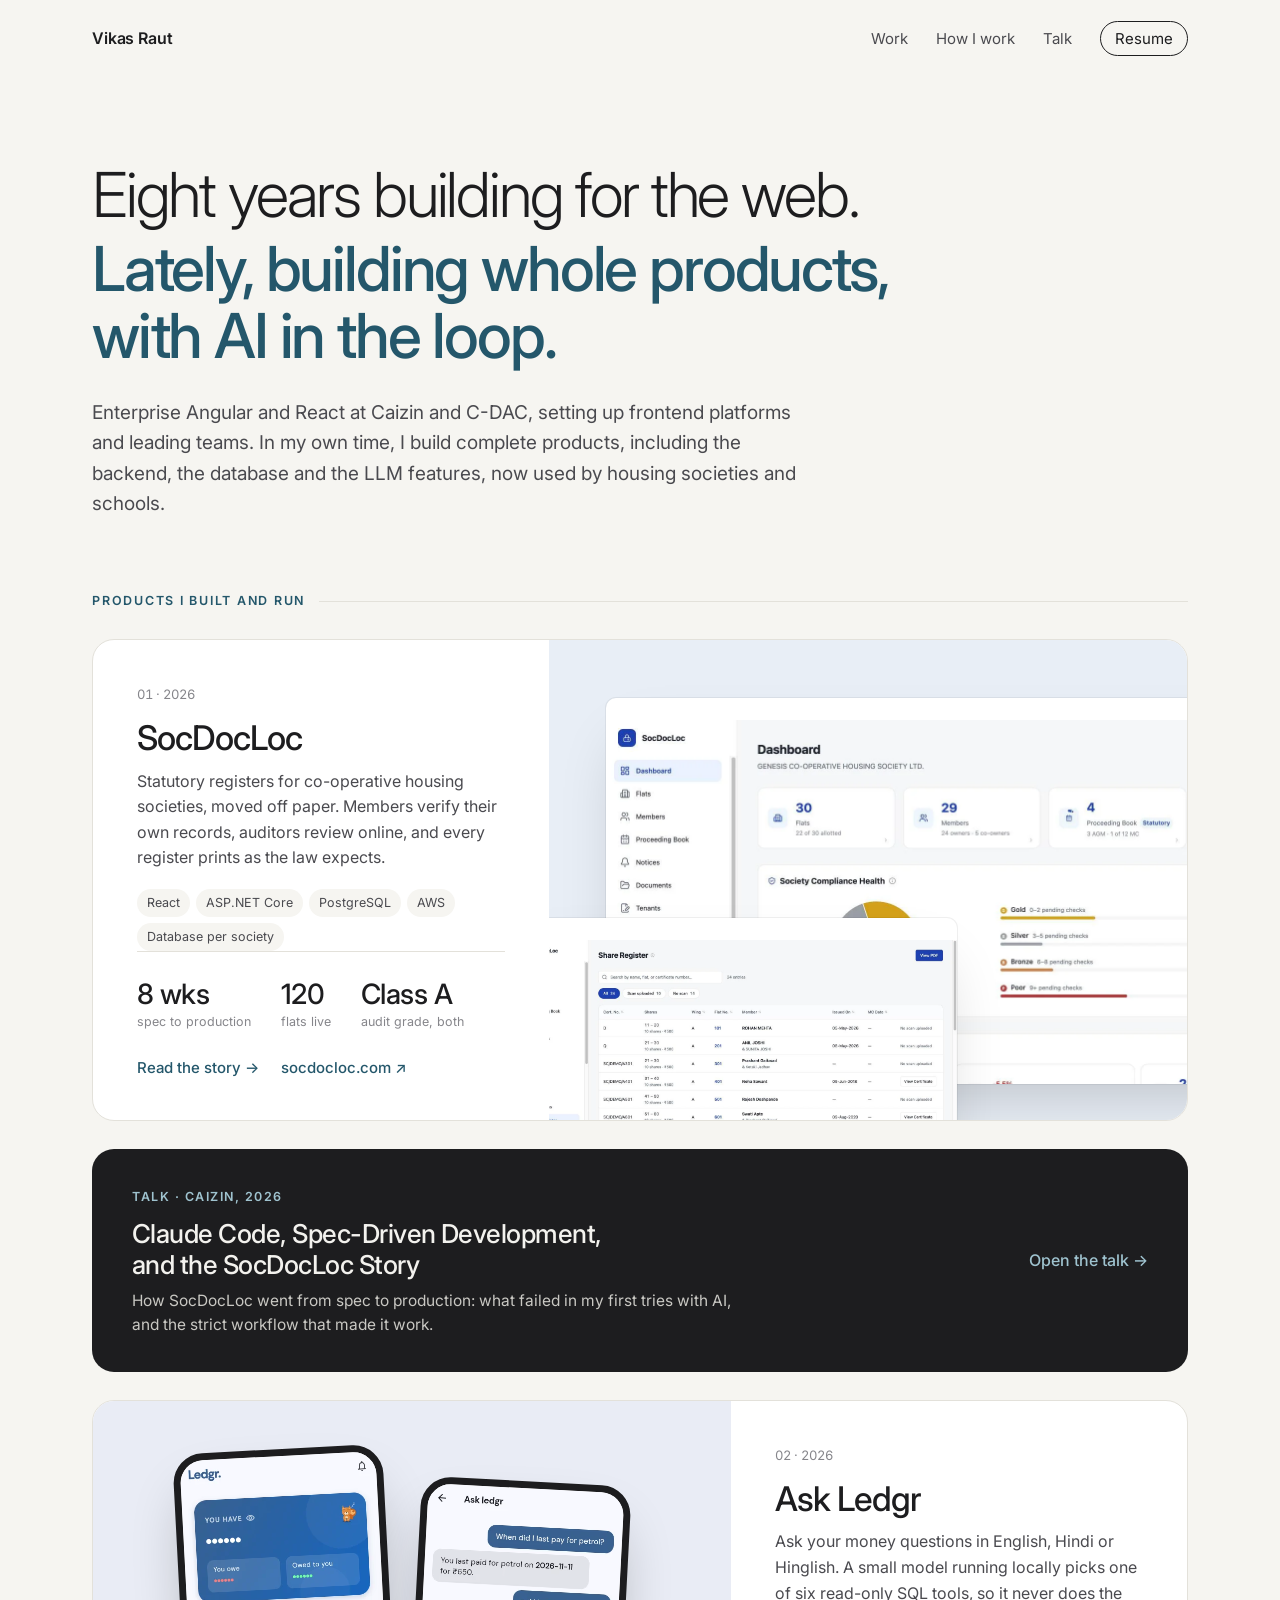
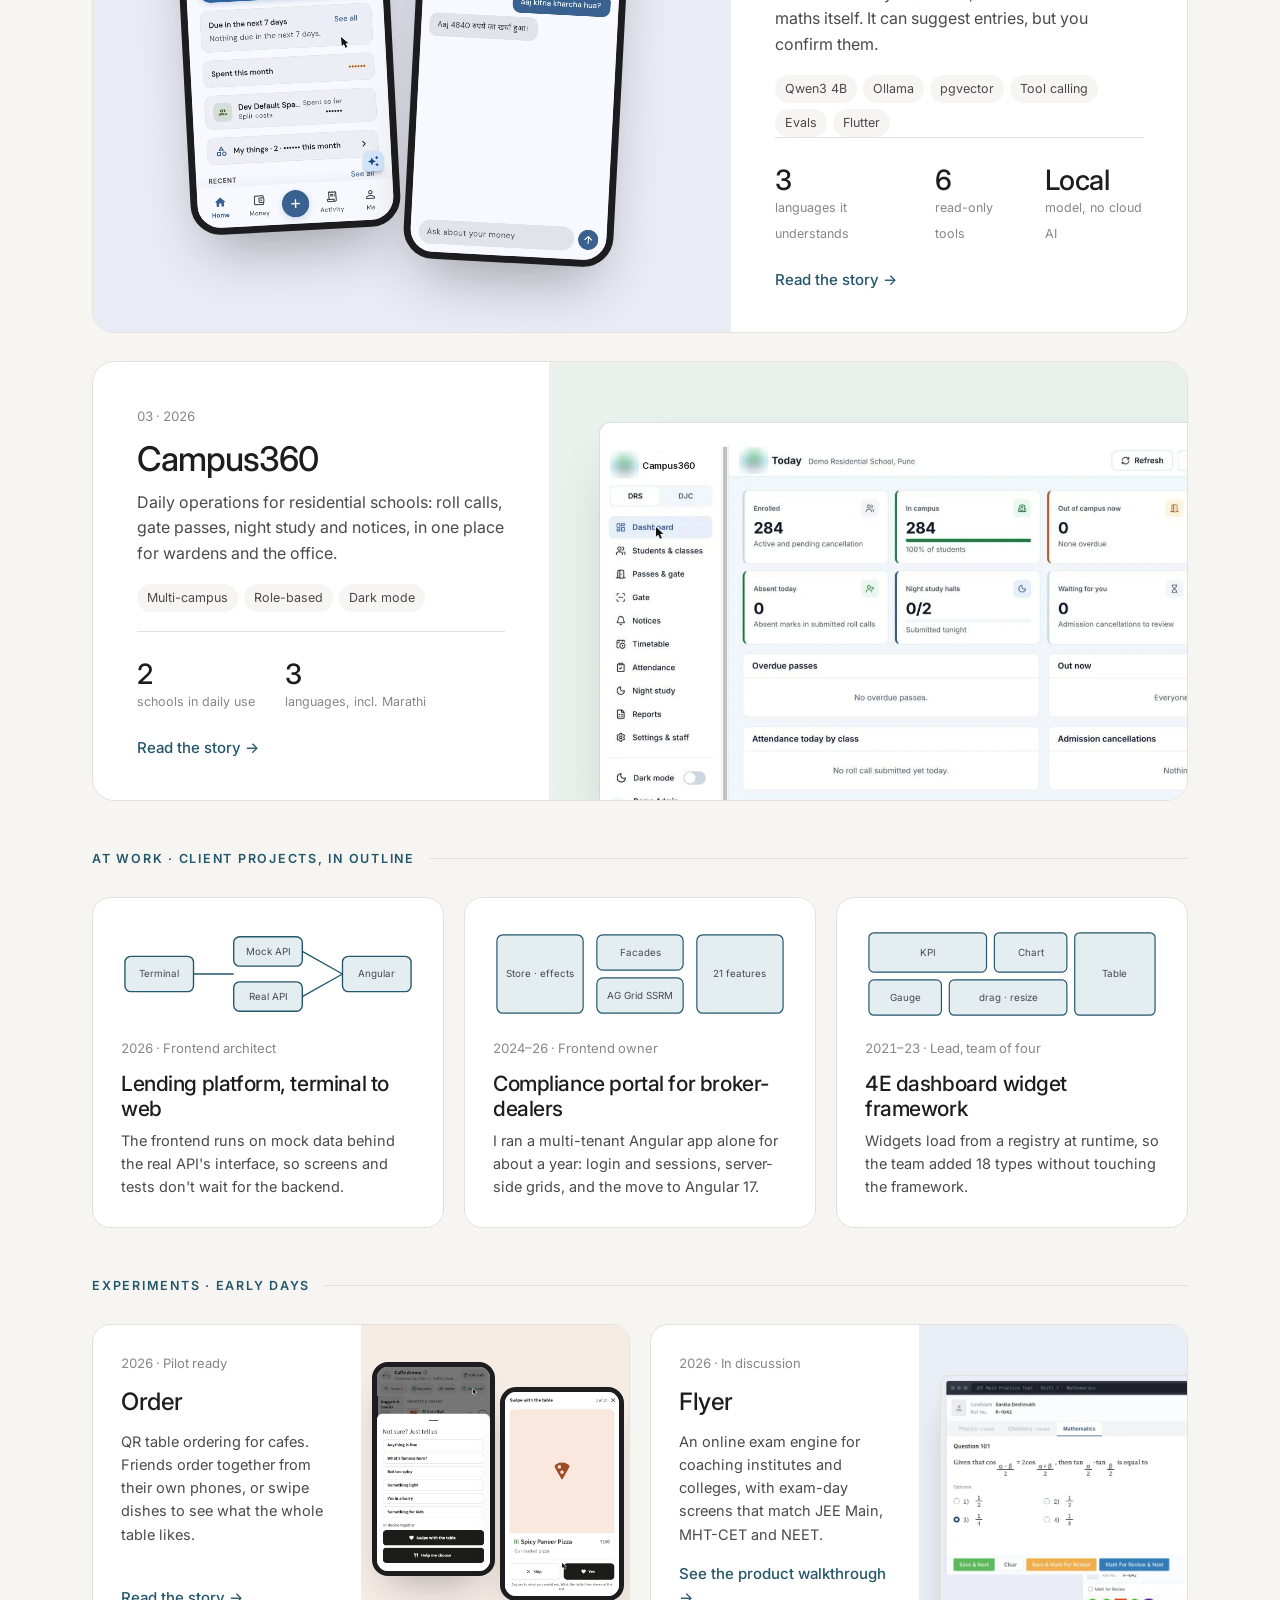
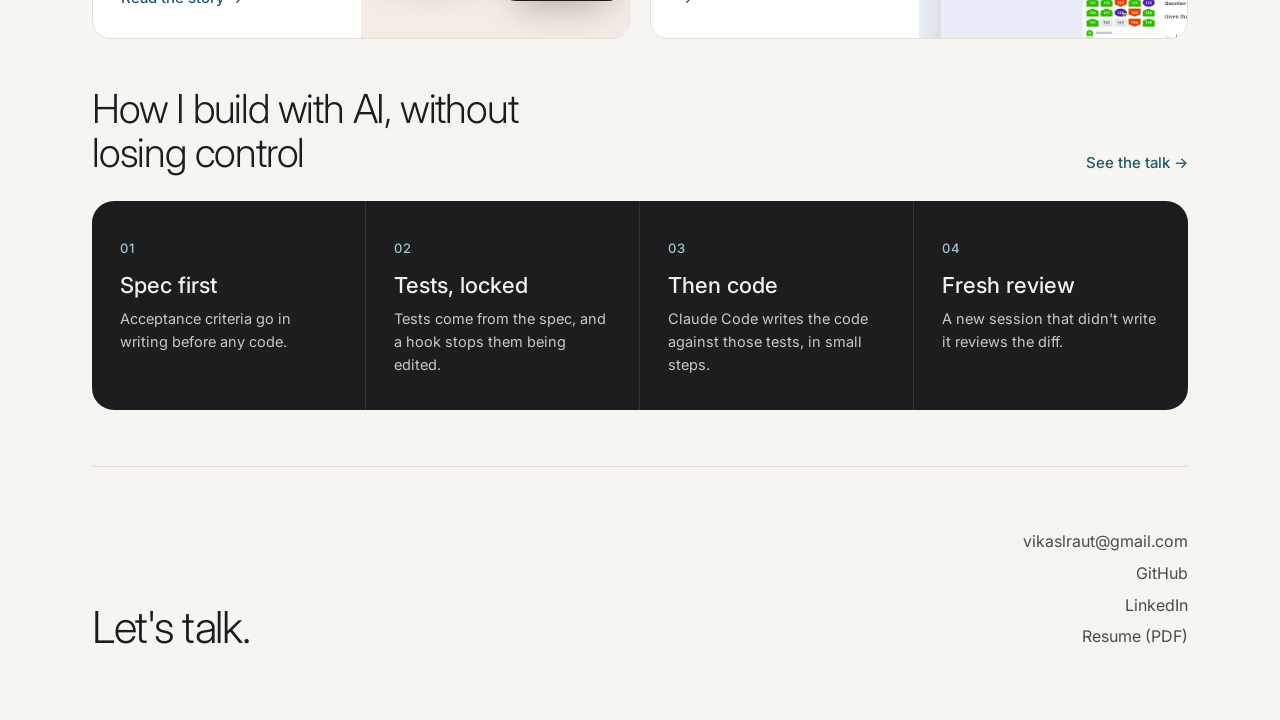
==== index.html @ 4e896d00 "Revamp portfolio: work-first homepage, project stories, talk banner Co-Authored-By: Claude Opus 5.5 " ====
<!doctype html>
<html lang="en"><head><meta charset="utf-8"><meta name="viewport" content="width=device-width,initial-scale=1">
<title>Vikas Raut</title>
<meta name="description" content="Vikas Raut, software engineer in Pune. Eight years building for the web; lately, whole products with AI in the loop.">
<link rel="preconnect" href="https://fonts.googleapis.com"><link rel="preconnect" href="https://fonts.gstatic.com" crossorigin>
<link href="https://fonts.googleapis.com/css2?family=Inter:opsz,wght@14..32,300..600&display=swap" rel="stylesheet">
<link rel="stylesheet" href="assets/site.css">
</head><body>
<div class="wrap">
<nav><b>Vikas Raut</b><div class="l"><a href="#work">Work</a><a href="#how">How I work</a><a href="#talk">Talk</a><a class="cv" href="assets/Vikas-Raut-Resume.pdf">Resume</a></div></nav>

<section class="hero">
 <h1>Eight years building for the web. <em>Lately, building whole products, with AI in the loop.</em></h1>
 <p class="sub">Enterprise Angular and React at Caizin and C-DAC, setting up frontend platforms and leading teams. In my own time, I build complete products, including the backend, the database and the LLM features, now used by housing societies and schools.</p>
</section>

<div class="lbl" id="work">Products I built and run</div>
<section class="work">
 <article class="p">
  <div class="t"><span class="n">01 · 2026</span><h3>SocDocLoc</h3>
   <p>Statutory registers for co-operative housing societies, moved off paper. Members verify their own records, auditors review online, and every register prints as the law expects.</p>
   <div class="tags"><span>React</span><span>ASP.NET Core</span><span>PostgreSQL</span><span>AWS</span><span>Database per society</span></div>
   <div class="stats"><div><b>8 wks</b><small>spec to production</small></div><div><b>120</b><small>flats live</small></div><div><b>Class A</b><small>audit grade, both</small></div></div>
   <div class="links"><a class="more" href="work/socdocloc.html">Read the story →</a><a class="more" href="https://socdocloc.com" target="_blank" rel="noopener">socdocloc.com ↗</a></div></div>
  <a class="v" href="work/socdocloc.html" style="--tint:#e8eef6" aria-label="SocDocLoc story"><div class="br" style="width:118%;left:9%;top:12%"><img src="assets/work/sdl-dashboard.webp" alt="SocDocLoc dashboard showing society compliance health"></div><div class="br" style="width:70%;left:-6%;top:58%"><img src="assets/work/sdl-share-register.webp" alt="Share register screen" loading="lazy"></div></a>
 </article>

 <a class="talkband" id="talk" href="claude-and-i.html">
  <div><span class="kind">Talk · Caizin, 2026</span>
  <h4>Claude Code, Spec-Driven Development, and the SocDocLoc Story</h4>
  <p>How SocDocLoc went from spec to production: what failed in my first tries with AI, and the strict workflow that made it work.</p></div>
  <span class="go">Open the talk →</span></a>

 <article class="p r">
  <div class="t"><span class="n">02 · 2026</span><h3>Ask Ledgr</h3>
   <p>Ask your money questions in English, Hindi or Hinglish. A small model running locally picks one of six read-only SQL tools, so it never does the maths itself. It can suggest entries, but you confirm them.</p>
   <div class="tags"><span>Qwen3 4B</span><span>Ollama</span><span>pgvector</span><span>Tool calling</span><span>Evals</span><span>Flutter</span></div>
   <div class="stats"><div><b>3</b><small>languages it understands</small></div><div><b>6</b><small>read-only tools</small></div><div><b>Local</b><small>model, no cloud AI</small></div></div>
   <div class="links"><a class="more" href="work/ask-ledgr.html">Read the story →</a></div></div>
  <a class="v" href="work/ask-ledgr.html" style="--tint:#e9ecf5" aria-label="Ask Ledgr story"><div class="ph" style="left:14%;top:9%;transform:rotate(-3deg)"><img src="assets/work/ledgr-m-home.webp" alt="Ledgr home screen" loading="lazy"></div><div class="ph" style="left:50%;top:15%;transform:rotate(3deg)"><img src="assets/work/ledgr-m-answer.webp" alt="Ask Ledgr answering a petrol question and a Hinglish question" loading="lazy"></div></a>
 </article>

 <article class="p">
  <div class="t"><span class="n">03 · 2026</span><h3>Campus360</h3>
   <p>Daily operations for residential schools: roll calls, gate passes, night study and notices, in one place for wardens and the office.</p>
   <div class="tags"><span>Multi-campus</span><span>Role-based</span><span>Dark mode</span></div>
   <div class="stats"><div><b>2</b><small>schools in daily use</small></div><div><b>3</b><small>languages, incl. Marathi</small></div></div>
   <div class="links"><a class="more" href="work/campus360.html">Read the story →</a></div></div>
  <a class="v" href="work/campus360.html" style="--tint:#eaf1ec" aria-label="Campus360 story"><div class="br" style="width:120%;left:8%;top:14%"><img src="assets/work/campus-dashboard.webp" alt="Campus360 dashboard for a residential school" loading="lazy"></div></a>
 </article>

</section>

<div class="lbl">At work · client projects, in outline</div>
<section class="client">
 <div class="c"><svg viewBox="0 0 300 96" aria-hidden="true"><g stroke-width="1.4"><rect class="bx" x="4" y="30" width="70" height="36" rx="6"/><rect class="bx" x="115" y="10" width="70" height="30" rx="6"/><rect class="bx" x="115" y="56" width="70" height="30" rx="6"/><rect class="bx" x="226" y="30" width="70" height="36" rx="6"/><path class="ln" d="M74 48h41M185 25l41 23M185 71l41-23"/></g><text x="39" y="51">Terminal</text><text x="150" y="29">Mock API</text><text x="150" y="75">Real API</text><text x="261" y="51">Angular</text></svg>
  <span class="n">2026 · Frontend architect</span><h4>Lending platform, terminal to web</h4><p>The frontend runs on mock data behind the real API's interface, so screens and tests don't wait for the backend.</p></div>
 <div class="c"><svg viewBox="0 0 300 96" aria-hidden="true"><g stroke-width="1.2"><rect class="bx" x="4" y="8" width="88" height="80" rx="6"/><rect class="bx" x="106" y="8" width="88" height="36" rx="6"/><rect class="bx" x="106" y="52" width="88" height="36" rx="6"/><rect class="bx" x="208" y="8" width="88" height="80" rx="6"/></g><text x="48" y="51">Store · effects</text><text x="150" y="30">Facades</text><text x="150" y="74">AG Grid SSRM</text><text x="252" y="51">21 features</text></svg>
  <span class="n">2024–26 · Frontend owner</span><h4>Compliance portal for broker-dealers</h4><p>I ran a multi-tenant Angular app alone for about a year: login and sessions, server-side grids, and the move to Angular 17.</p></div>
 <div class="c"><svg viewBox="0 0 300 96" aria-hidden="true"><g stroke-width="1.2"><rect class="bx" x="4" y="6" width="120" height="40" rx="5"/><rect class="bx" x="132" y="6" width="74" height="40" rx="5"/><rect class="bx" x="214" y="6" width="82" height="84" rx="5"/><rect class="bx" x="4" y="54" width="74" height="36" rx="5"/><rect class="bx" x="86" y="54" width="120" height="36" rx="5"/></g><text x="64" y="30">KPI</text><text x="169" y="30">Chart</text><text x="255" y="51">Table</text><text x="41" y="76">Gauge</text><text x="146" y="76">drag · resize</text></svg>
  <span class="n">2021–23 · Lead, team of four</span><h4>4E dashboard widget framework</h4><p>Widgets load from a registry at runtime, so the team added 18 types without touching the framework.</p></div>
</section>

<div class="lbl">Experiments · early days</div>
<section class="also">
 <a class="sm" href="work/order.html"><div class="smt"><span class="n">2026 · Pilot ready</span><h4>Order</h4><p>QR table ordering for cafes. Friends order together from their own phones, or swipe dishes to see what the whole table likes.</p><span class="more">Read the story →</span></div>
  <div class="smv" style="--tint:#f6ece6"><img src="assets/work/order-not-sure.webp" alt="Order: Not sure? helper" loading="lazy"><img src="assets/work/order-swipe.webp" alt="Order: swipe with the table" loading="lazy"></div></a>
 <a class="sm" href="exam.html"><div class="smt"><span class="n">2026 · In discussion</span><h4>Flyer</h4><p>An online exam engine for coaching institutes and colleges, with exam-day screens that match JEE Main, MHT-CET and NEET.</p><span class="more">See the product walkthrough →</span></div>
  <div class="smv" style="--tint:#eaeef7"><img class="wide" src="assets/work/flyer-skins.webp" alt="Flyer exam skins" loading="lazy"></div></a>
</section>

<section id="how"><div class="howhead"><h2>How I build with AI, without losing control</h2><a class="more" href="claude-and-i.html">See the talk →</a></div>
<div class="how">
 <div><b>01</b><h5>Spec first</h5><p>Acceptance criteria go in writing before any code.</p></div>
 <div><b>02</b><h5>Tests, locked</h5><p>Tests come from the spec, and a hook stops them being edited.</p></div>
 <div><b>03</b><h5>Then code</h5><p>Claude Code writes the code against those tests, in small steps.</p></div>
 <div><b>04</b><h5>Fresh review</h5><p>A new session that didn't write it reviews the diff.</p></div>
</div></section>


<footer class="foot"><h2>Let's talk.</h2><div class="l"><a href="mailto:vikaslraut@gmail.com">vikaslraut@gmail.com</a><a href="https://github.com/vikaslraut">GitHub</a><a href="https://linkedin.com/in/vikaslraut">LinkedIn</a><a href="assets/Vikas-Raut-Resume.pdf">Resume (PDF)</a></div></footer>
</div></body></html>
---- assets/site.css ----
:root{--bg:#f6f5f1;--card:#fff;--ink:#1d1d1f;--g1:#4a4a4f;--g2:#86868b;--rule:#e3e1da;--acc:#24576b;--accs:#e4eef1;--dark:#1d1d1f;--dk1:#c9c8c3}
@media (prefers-color-scheme:dark){:root:not([data-theme="light"]){--bg:#121314;--card:#1b1c1e;--ink:#f1f0ec;--g1:#b8b7b2;--g2:#86868b;--rule:#2c2d30;--acc:#8cc3d4;--accs:#1f3138;--dark:#0b0c0d}}
:root[data-theme="dark"]{--bg:#121314;--card:#1b1c1e;--ink:#f1f0ec;--g1:#b8b7b2;--g2:#86868b;--rule:#2c2d30;--acc:#8cc3d4;--accs:#1f3138;--dark:#0b0c0d}
*{box-sizing:border-box;margin:0}
html{scroll-behavior:smooth}
body{background:var(--bg);color:var(--ink);font:400 16px/1.6 Inter,system-ui,sans-serif;font-optical-sizing:auto;-webkit-font-smoothing:antialiased}
a{color:inherit;text-decoration:none}
img{max-width:100%}
.wrap{max-width:1160px;margin:0 auto;padding:0 32px}
nav{display:flex;justify-content:space-between;align-items:center;padding:26px 0}
nav b{font-weight:600;letter-spacing:-.01em}
nav .l a{margin-left:28px;color:var(--g1);font-size:15px}
nav .l a:hover{color:var(--ink)}
nav .l a.cv{color:var(--ink);border:1px solid var(--ink);padding:7px 14px;border-radius:99px}
.hero{padding:84px 0 72px}
.now{display:inline-flex;gap:8px;align-items:center;font-size:13.5px;color:var(--g1);background:var(--card);border:1px solid var(--rule);padding:6px 12px;border-radius:99px;margin-bottom:34px}
.now i{width:7px;height:7px;border-radius:50%;background:#2f9e6b;box-shadow:0 0 0 4px #2f9e6b22}
h1{font-weight:300;font-size:clamp(34px,5vw,62px);line-height:1.08;letter-spacing:-.035em;max-width:22ch}
h1 em{font-style:normal;color:var(--acc);font-weight:500;display:block;margin-top:.12em}
.sub{margin-top:28px;font-size:19px;color:var(--g1);max-width:60ch}
.lbl{font-size:12.5px;font-weight:600;letter-spacing:.14em;text-transform:uppercase;color:var(--acc);display:flex;align-items:center;gap:14px;margin:0 0 28px}
.lbl:after{content:"";flex:1;height:1px;background:var(--rule)}
.work{display:grid;gap:28px;padding-bottom:48px}
.p{background:var(--card);border:1px solid var(--rule);border-radius:22px;display:grid;grid-template-columns:5fr 7fr;overflow:hidden;min-height:440px;transition:transform .25s,box-shadow .25s}
.p:hover{transform:translateY(-3px);box-shadow:0 24px 50px -30px #0004}
.p.r{grid-template-columns:7fr 5fr}.p.r .t{order:2}
.t{padding:44px 44px 40px;display:flex;flex-direction:column}
.n{font-size:13px;color:var(--g2);font-variant-numeric:tabular-nums}
.p h3{font-weight:500;font-size:34px;line-height:1.1;letter-spacing:-.03em;margin:14px 0 12px}
.p p{color:var(--g1)}
.tags{display:flex;flex-wrap:wrap;gap:6px;margin-top:18px}
.tags span{font-size:12.5px;color:var(--g1);background:var(--bg);border-radius:99px;padding:4px 10px}
.stats{display:flex;gap:30px;margin-top:auto;padding-top:28px;border-top:1px solid var(--rule)}
.stats b{display:block;font-weight:500;font-size:28px;line-height:1;letter-spacing:-.02em}
.stats small{font-size:12.5px;color:var(--g2)}
.links{display:flex;gap:22px;flex-wrap:wrap;margin-top:22px}
.more{font-weight:500;font-size:15px;color:var(--acc)}
.more:hover{text-decoration:underline;text-underline-offset:3px}
.v{position:relative;background:var(--tint);overflow:hidden;min-height:330px}
.br{position:absolute;border-radius:10px;overflow:hidden;box-shadow:0 30px 60px -20px #0003,0 0 0 1px #0000000f;background:#fff}
.br:before{content:"";display:block;height:22px;background:#f1f1f1 radial-gradient(circle at 12px 11px,#ff5f57 4px,transparent 4.5px),radial-gradient(circle at 26px 11px,#febc2e 4px,transparent 4.5px)}
.br img,.ph img{display:block;width:100%}
.ph{position:absolute;width:210px;border-radius:30px;overflow:hidden;border:7px solid #1d1d1f;box-shadow:0 30px 60px -18px #0005;background:#fff}
.client{display:grid;grid-template-columns:repeat(3,1fr);gap:20px;padding-bottom:48px}
.c{background:var(--card);border:1px solid var(--rule);border-radius:18px;padding:28px}
.c h4{font-weight:500;font-size:21px;line-height:1.2;letter-spacing:-.02em;margin:10px 0 8px}
.c p{color:var(--g1);font-size:14.5px}
.c svg{width:100%;height:96px;margin-bottom:6px}
.c svg .bx{fill:var(--accs);stroke:var(--acc)}.c svg .ln{fill:none;stroke:var(--acc)}.c svg text{fill:var(--g1);font:10px Inter,sans-serif;text-anchor:middle}
.howhead{display:flex;justify-content:space-between;align-items:end;margin-bottom:26px;gap:30px}
.howhead h2{font-weight:300;font-size:40px;line-height:1.1;letter-spacing:-.03em;max-width:20ch}
.howhead a{white-space:nowrap}
.how{display:grid;grid-template-columns:repeat(4,1fr);background:var(--dark);color:#f3f2ee;border-radius:22px;overflow:hidden;margin-bottom:56px}
.how div{padding:34px 28px;border-right:1px solid #ffffff1a}.how div:last-child{border:0}
.how b{font-size:13px;font-weight:500;color:#9fc3cf;letter-spacing:.1em}
.how h5{font-weight:500;font-size:22px;line-height:1.2;margin:12px 0 8px}
.how p{font-size:14.5px;color:var(--dk1)}
.talks{display:grid;grid-template-columns:7fr 5fr;gap:20px;padding-bottom:56px}
.talk{display:block;background:var(--card);border:1px solid var(--rule);border-radius:22px;padding:36px;position:relative;overflow:hidden;transition:transform .25s}
.talk:hover{transform:translateY(-3px)}
.talk .kind{font-size:12.5px;font-weight:600;letter-spacing:.12em;text-transform:uppercase;color:var(--g2)}
.talk h4{font-weight:500;font-size:28px;line-height:1.15;letter-spacing:-.025em;margin:14px 0 10px;max-width:22ch}
.talk p{color:var(--g1);max-width:52ch}
.talk .more{display:inline-block;margin-top:22px}
.talk.big{background:linear-gradient(135deg,var(--accs),var(--card) 70%)}
.foot{border-top:1px solid var(--rule);padding:56px 0 70px;display:flex;justify-content:space-between;align-items:end;gap:30px}
.foot h2{font-weight:300;font-size:44px;line-height:1.05;letter-spacing:-.03em}
.foot .l a{display:block;color:var(--g1);margin-top:6px;text-align:right}
.foot .l a:hover{color:var(--ink)}
/* story pages */
.story{max-width:760px;margin:0 auto;padding:40px 0 80px}
.story .back{color:var(--g1);font-size:15px;display:block;margin-bottom:28px}
.story h1{font-size:clamp(36px,5vw,54px);margin:28px 0 14px;max-width:none}
.story .lede{font-size:20px;color:var(--g1)}
.story .meta{display:flex;flex-wrap:wrap;gap:28px;margin:30px 0;padding:22px 0;border-top:1px solid var(--rule);border-bottom:1px solid var(--rule)}
.story .meta b{display:block;font-weight:500;font-size:22px;letter-spacing:-.02em}
.story .meta small{color:var(--g2);font-size:12.5px}
.story h2{font-weight:500;font-size:24px;letter-spacing:-.02em;margin:44px 0 12px}
.story p,.story li{color:var(--g1);font-size:17px}
.story p+p{margin-top:14px}
.story ul{padding-left:20px;margin-top:10px}.story li{margin:8px 0}
.story li b,.story p b{color:var(--ink);font-weight:500}
.shot{margin:34px -60px;border-radius:14px;overflow:hidden;border:1px solid var(--rule);box-shadow:0 30px 60px -30px #0004}
.shot img{display:block;width:100%}
.phones{display:flex;gap:22px;justify-content:center;margin:34px 0}
.phones img{width:230px;border-radius:28px;border:7px solid #1d1d1f;box-shadow:0 30px 60px -24px #0005}
.cap{font-size:13.5px;color:var(--g2);text-align:center;margin-top:-20px;margin-bottom:30px}
.next{display:flex;justify-content:space-between;margin-top:60px;padding-top:26px;border-top:1px solid var(--rule)}
@media(max-width:820px){
 .wrap{padding:0 16px}nav .l a:not(.cv){display:none}
 .hero{padding:44px 0 44px}.sub{font-size:17px}
 .p,.p.r{grid-template-columns:1fr;min-height:0}.p.r .t{order:0}.t{padding:28px 22px}
 .stats{gap:20px;flex-wrap:wrap}
 .client,.talks{grid-template-columns:1fr}.how{grid-template-columns:1fr 1fr}.how div{border-bottom:1px solid #ffffff1a}
 .howhead,.foot{flex-direction:column;align-items:start}.howhead h2{font-size:32px}.foot .l a{text-align:left}.p h3{font-size:28px}
 .shot{margin:28px 0}.v .ph{width:44%!important}.v .ph:nth-child(3){display:none}.phones img{width:46%}
}
.talkband{display:flex;justify-content:space-between;align-items:center;gap:30px;background:var(--dark);color:#f3f2ee;border-radius:22px;padding:34px 40px;transition:transform .25s}
.talkband:hover{transform:translateY(-3px)}
.talkband .kind{font-size:12.5px;font-weight:600;letter-spacing:.12em;text-transform:uppercase;color:#9fc3cf}
.talkband h4{font-weight:500;font-size:26px;line-height:1.2;letter-spacing:-.02em;margin:10px 0 8px;max-width:30ch}
.talkband p{color:var(--dk1);max-width:60ch;font-size:15.5px}
.talkband .go{white-space:nowrap;font-weight:500;color:#9fc3cf}
.also{display:grid;grid-template-columns:1fr 1fr;gap:20px;padding-bottom:48px}
.sm{display:grid;grid-template-columns:1fr 1fr;background:var(--card);border:1px solid var(--rule);border-radius:18px;overflow:hidden;min-height:260px;transition:transform .25s}
.sm:hover{transform:translateY(-3px)}
.smt{padding:28px;display:flex;flex-direction:column}.smt h4{font-weight:500;font-size:24px;letter-spacing:-.02em;margin:10px 0 8px}
.smt p{color:var(--g1);font-size:14.5px;margin-bottom:16px}.smt .more{margin-top:auto}
.smv{background:var(--tint);position:relative;overflow:hidden}
.smv img{position:absolute;width:46%;border-radius:16px;border:5px solid #1d1d1f;top:12%;box-shadow:0 20px 40px -18px #0005}
.smv img:first-child{left:4%}.smv img:nth-child(2){left:52%;top:20%}
.smv img.wide{max-width:none;width:190%;left:8%;top:16%;border:1px solid var(--rule);border-radius:8px}
@media(max-width:820px){.talkband{flex-direction:column;align-items:start;padding:28px 22px}.also{grid-template-columns:1fr}.sm{grid-template-columns:1fr}.smv{height:260px}}
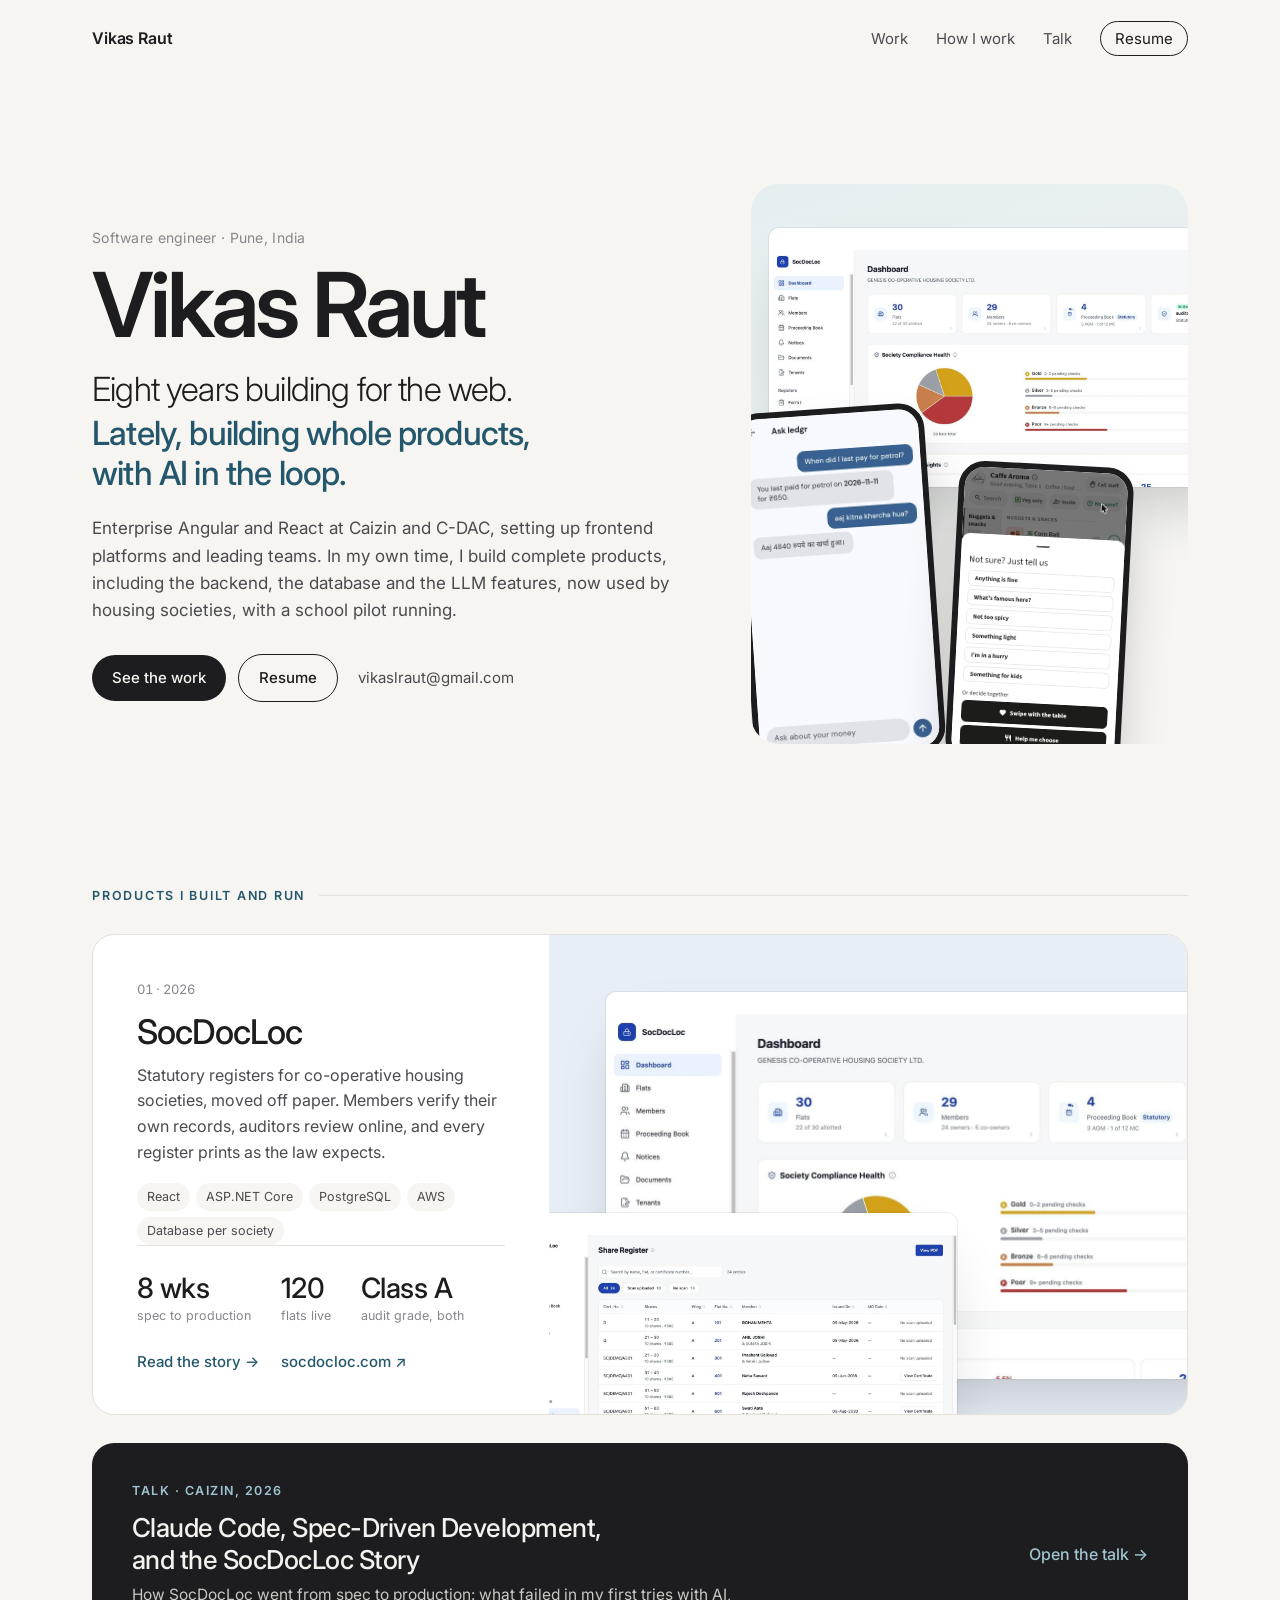
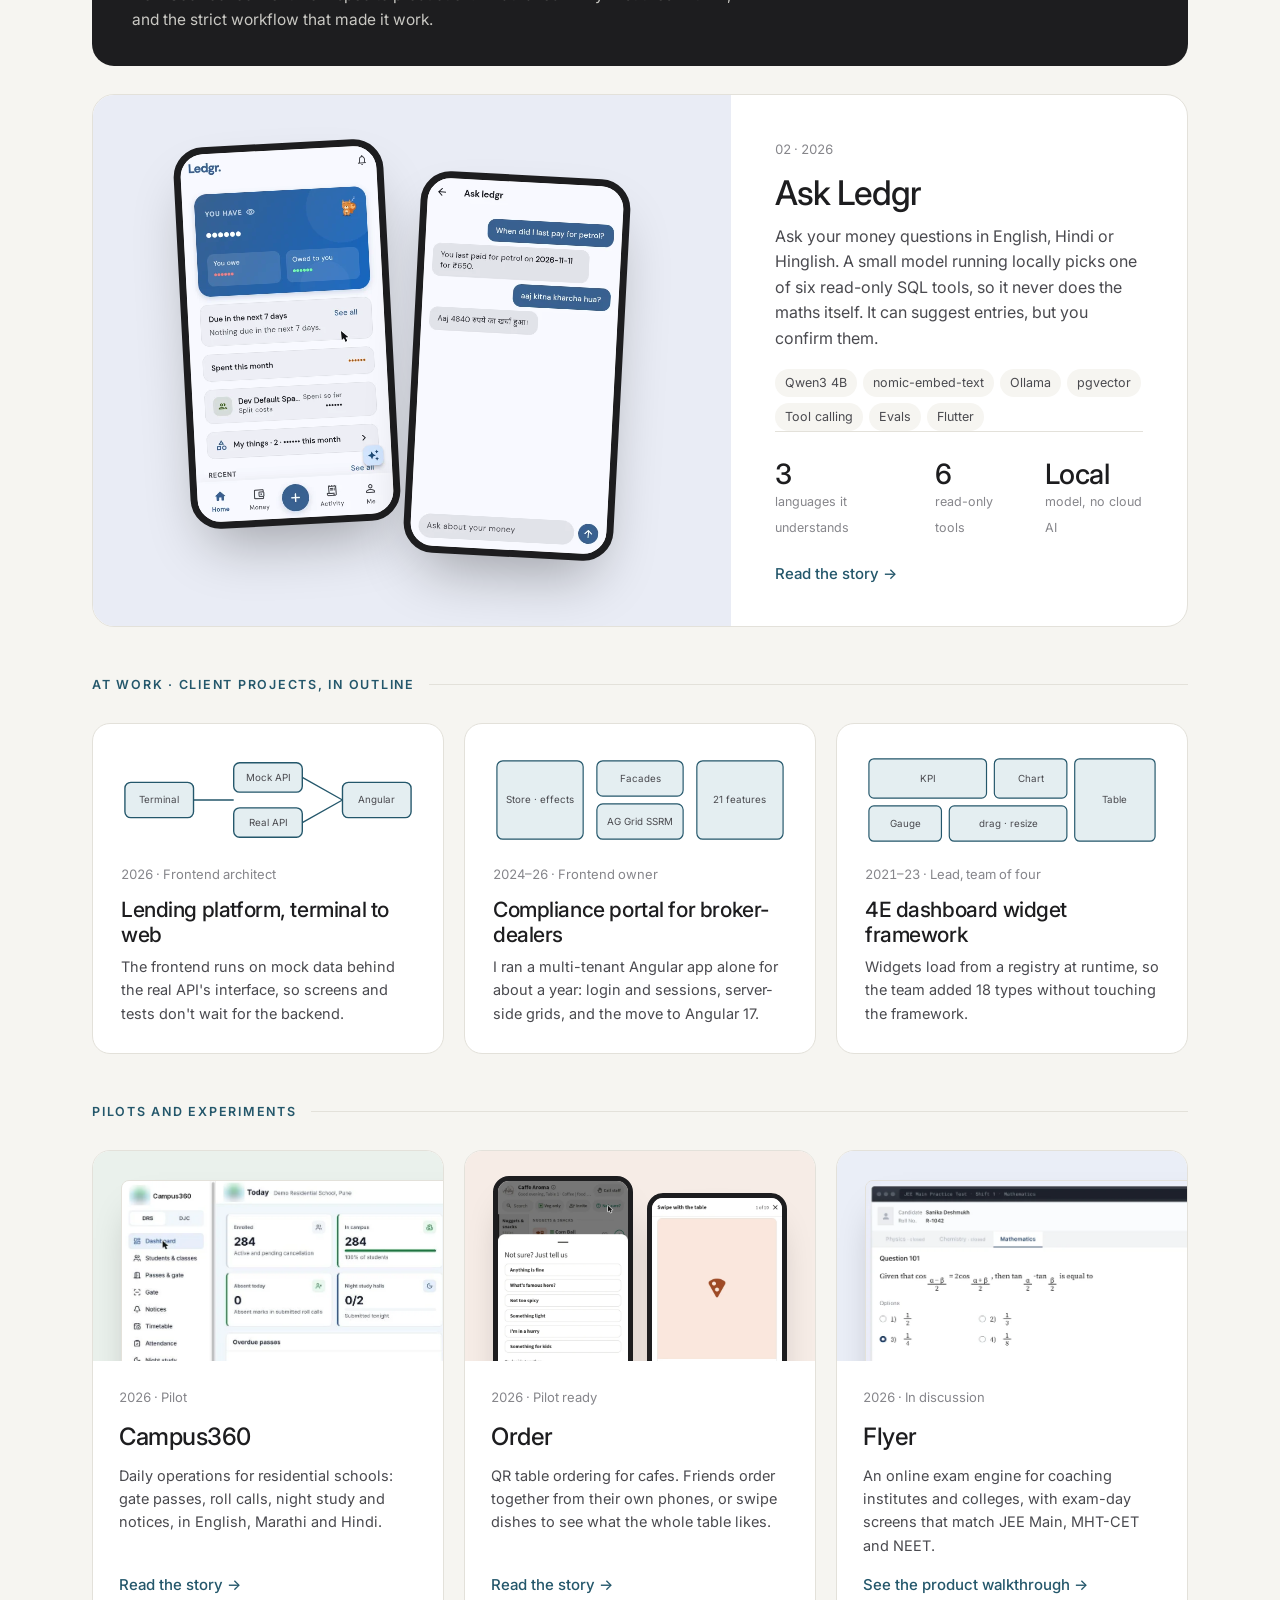
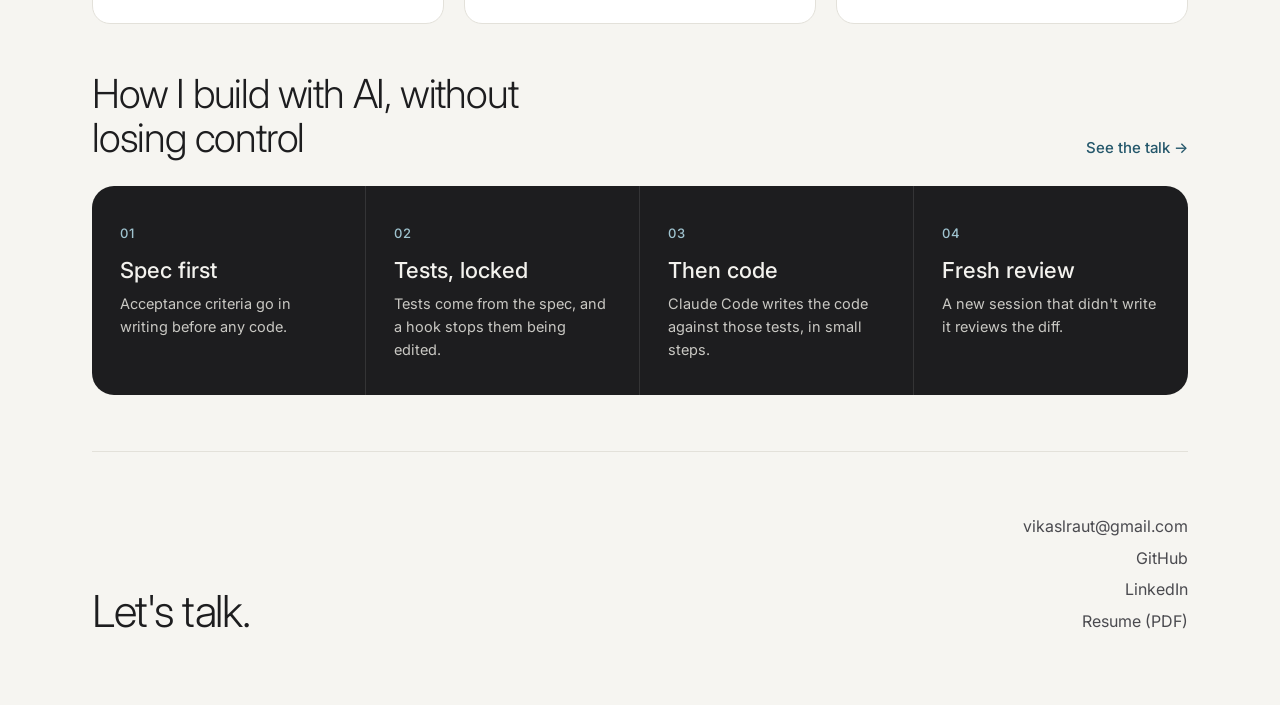
==== commit b426dd23: "Portfolio: name-led hero with visual, three pilot cards, model details Co-Authored-By: Claude Opus 5" ====
--- a/index.html
+++ b/index.html
@@ -10,8 +10,18 @@
 <nav><b>Vikas Raut</b><div class="l"><a href="#work">Work</a><a href="#how">How I work</a><a href="#talk">Talk</a><a class="cv" href="assets/Vikas-Raut-Resume.pdf">Resume</a></div></nav>
 
 <section class="hero">
- <h1>Eight years building for the web. <em>Lately, building whole products, with AI in the loop.</em></h1>
- <p class="sub">Enterprise Angular and React at Caizin and C-DAC, setting up frontend platforms and leading teams. In my own time, I build complete products, including the backend, the database and the LLM features, now used by housing societies and schools.</p>
+ <div class="hl">
+  <span class="kick">Software engineer · Pune, India</span>
+  <h1 class="name">Vikas Raut</h1>
+  <p class="tag">Eight years building for the web. <em>Lately, building whole products, with AI in the loop.</em></p>
+  <p class="sub">Enterprise Angular and React at Caizin and C-DAC, setting up frontend platforms and leading teams. In my own time, I build complete products, including the backend, the database and the LLM features, now used by housing societies, with a school pilot running.</p>
+  <div class="cta"><a class="btn" href="#work">See the work</a><a class="btn ghost" href="assets/Vikas-Raut-Resume.pdf">Resume</a><a class="mail" href="mailto:vikaslraut@gmail.com">vikaslraut@gmail.com</a></div>
+ </div>
+ <a class="hv" href="#work" aria-label="See the work">
+  <div class="br" style="width:112%;left:4%;top:8%"><img src="assets/work/sdl-dashboard.webp" alt="SocDocLoc dashboard"></div>
+  <div class="ph" style="left:-2%;top:40%;width:44%;transform:rotate(-4deg)"><img src="assets/work/ledgr-m-answer.webp" alt="Ask Ledgr answering in Hinglish"></div>
+  <div class="ph" style="left:46%;top:50%;width:40%;transform:rotate(3deg)"><img src="assets/work/order-not-sure.webp" alt="Order: Not sure? helper"></div>
+ </a>
 </section>
 
 <div class="lbl" id="work">Products I built and run</div>
@@ -34,20 +44,12 @@
  <article class="p r">
   <div class="t"><span class="n">02 · 2026</span><h3>Ask Ledgr</h3>
    <p>Ask your money questions in English, Hindi or Hinglish. A small model running locally picks one of six read-only SQL tools, so it never does the maths itself. It can suggest entries, but you confirm them.</p>
-   <div class="tags"><span>Qwen3 4B</span><span>Ollama</span><span>pgvector</span><span>Tool calling</span><span>Evals</span><span>Flutter</span></div>
+   <div class="tags"><span>Qwen3 4B</span><span>nomic-embed-text</span><span>Ollama</span><span>pgvector</span><span>Tool calling</span><span>Evals</span><span>Flutter</span></div>
    <div class="stats"><div><b>3</b><small>languages it understands</small></div><div><b>6</b><small>read-only tools</small></div><div><b>Local</b><small>model, no cloud AI</small></div></div>
    <div class="links"><a class="more" href="work/ask-ledgr.html">Read the story →</a></div></div>
   <a class="v" href="work/ask-ledgr.html" style="--tint:#e9ecf5" aria-label="Ask Ledgr story"><div class="ph" style="left:14%;top:9%;transform:rotate(-3deg)"><img src="assets/work/ledgr-m-home.webp" alt="Ledgr home screen" loading="lazy"></div><div class="ph" style="left:50%;top:15%;transform:rotate(3deg)"><img src="assets/work/ledgr-m-answer.webp" alt="Ask Ledgr answering a petrol question and a Hinglish question" loading="lazy"></div></a>
  </article>
 
- <article class="p">
-  <div class="t"><span class="n">03 · 2026</span><h3>Campus360</h3>
-   <p>Daily operations for residential schools: roll calls, gate passes, night study and notices, in one place for wardens and the office.</p>
-   <div class="tags"><span>Multi-campus</span><span>Role-based</span><span>Dark mode</span></div>
-   <div class="stats"><div><b>2</b><small>schools in daily use</small></div><div><b>3</b><small>languages, incl. Marathi</small></div></div>
-   <div class="links"><a class="more" href="work/campus360.html">Read the story →</a></div></div>
-  <a class="v" href="work/campus360.html" style="--tint:#eaf1ec" aria-label="Campus360 story"><div class="br" style="width:120%;left:8%;top:14%"><img src="assets/work/campus-dashboard.webp" alt="Campus360 dashboard for a residential school" loading="lazy"></div></a>
- </article>
 
 </section>
 
@@ -61,12 +63,11 @@
   <span class="n">2021–23 · Lead, team of four</span><h4>4E dashboard widget framework</h4><p>Widgets load from a registry at runtime, so the team added 18 types without touching the framework.</p></div>
 </section>
 
-<div class="lbl">Experiments · early days</div>
+<div class="lbl">Pilots and experiments</div>
 <section class="also">
- <a class="sm" href="work/order.html"><div class="smt"><span class="n">2026 · Pilot ready</span><h4>Order</h4><p>QR table ordering for cafes. Friends order together from their own phones, or swipe dishes to see what the whole table likes.</p><span class="more">Read the story →</span></div>
-  <div class="smv" style="--tint:#f6ece6"><img src="assets/work/order-not-sure.webp" alt="Order: Not sure? helper" loading="lazy"><img src="assets/work/order-swipe.webp" alt="Order: swipe with the table" loading="lazy"></div></a>
- <a class="sm" href="exam.html"><div class="smt"><span class="n">2026 · In discussion</span><h4>Flyer</h4><p>An online exam engine for coaching institutes and colleges, with exam-day screens that match JEE Main, MHT-CET and NEET.</p><span class="more">See the product walkthrough →</span></div>
-  <div class="smv" style="--tint:#eaeef7"><img class="wide" src="assets/work/flyer-skins.webp" alt="Flyer exam skins" loading="lazy"></div></a>
+ <a class="sm" href="work/campus360.html"><div class="smv" style="--tint:#eaf1ec"><img class="wide" src="assets/work/campus-dashboard.webp" alt="Campus360 school dashboard" loading="lazy"></div><div class="smt"><span class="n">2026 · Pilot</span><h4>Campus360</h4><p>Daily operations for residential schools: gate passes, roll calls, night study and notices, in English, Marathi and Hindi.</p><span class="more">Read the story →</span></div></a>
+ <a class="sm" href="work/order.html"><div class="smv" style="--tint:#f6ece6"><img src="assets/work/order-not-sure.webp" alt="Order: Not sure? helper" loading="lazy"><img src="assets/work/order-swipe.webp" alt="Order: swipe with the table" loading="lazy"></div><div class="smt"><span class="n">2026 · Pilot ready</span><h4>Order</h4><p>QR table ordering for cafes. Friends order together from their own phones, or swipe dishes to see what the whole table likes.</p><span class="more">Read the story →</span></div></a>
+ <a class="sm" href="exam.html"><div class="smv" style="--tint:#eaeef7"><img class="wide" src="assets/work/flyer-skins.webp" alt="Flyer exam skins" loading="lazy"></div><div class="smt"><span class="n">2026 · In discussion</span><h4>Flyer</h4><p>An online exam engine for coaching institutes and colleges, with exam-day screens that match JEE Main, MHT-CET and NEET.</p><span class="more">See the product walkthrough →</span></div></a>
 </section>
 
 <section id="how"><div class="howhead"><h2>How I build with AI, without losing control</h2><a class="more" href="claude-and-i.html">See the talk →</a></div>
--- a/assets/site.css
+++ b/assets/site.css
@@ -101,13 +101,28 @@
 .talkband h4{font-weight:500;font-size:26px;line-height:1.2;letter-spacing:-.02em;margin:10px 0 8px;max-width:30ch}
 .talkband p{color:var(--dk1);max-width:60ch;font-size:15.5px}
 .talkband .go{white-space:nowrap;font-weight:500;color:#9fc3cf}
-.also{display:grid;grid-template-columns:1fr 1fr;gap:20px;padding-bottom:48px}
-.sm{display:grid;grid-template-columns:1fr 1fr;background:var(--card);border:1px solid var(--rule);border-radius:18px;overflow:hidden;min-height:260px;transition:transform .25s}
+.also{display:grid;grid-template-columns:repeat(3,1fr);gap:20px;padding-bottom:48px}
+.sm{display:flex;flex-direction:column;background:var(--card);border:1px solid var(--rule);border-radius:18px;overflow:hidden;min-height:260px;transition:transform .25s}
 .sm:hover{transform:translateY(-3px)}
-.smt{padding:28px;display:flex;flex-direction:column}.smt h4{font-weight:500;font-size:24px;letter-spacing:-.02em;margin:10px 0 8px}
+.smt{padding:26px;display:flex;flex-direction:column;flex:1}.smt h4{font-weight:500;font-size:24px;letter-spacing:-.02em;margin:10px 0 8px}
 .smt p{color:var(--g1);font-size:14.5px;margin-bottom:16px}.smt .more{margin-top:auto}
-.smv{background:var(--tint);position:relative;overflow:hidden}
-.smv img{position:absolute;width:46%;border-radius:16px;border:5px solid #1d1d1f;top:12%;box-shadow:0 20px 40px -18px #0005}
-.smv img:first-child{left:4%}.smv img:nth-child(2){left:52%;top:20%}
-.smv img.wide{max-width:none;width:190%;left:8%;top:16%;border:1px solid var(--rule);border-radius:8px}
-@media(max-width:820px){.talkband{flex-direction:column;align-items:start;padding:28px 22px}.also{grid-template-columns:1fr}.sm{grid-template-columns:1fr}.smv{height:260px}}
+.smv{background:var(--tint);position:relative;overflow:hidden;height:210px}
+.smv img{position:absolute;width:40%;border-radius:16px;border:5px solid #1d1d1f;top:12%;box-shadow:0 20px 40px -18px #0005}
+.smv img:first-child{left:8%}.smv img:nth-child(2){left:52%;top:20%}
+.smv img.wide{max-width:none;width:160%;left:8%;top:14%;border:1px solid var(--rule);border-radius:8px}
+@media(max-width:820px){.talkband{flex-direction:column;align-items:start;padding:28px 22px}.also{grid-template-columns:1fr}}
+
+.hero{display:grid;grid-template-columns:7fr 5fr;gap:48px;align-items:center;padding:36px 0 72px;min-height:calc(100vh - 92px);max-height:900px}
+.kick{font-size:14px;color:var(--g2);letter-spacing:.02em}
+.name{font-weight:600;font-size:clamp(52px,7vw,96px);line-height:.98;letter-spacing:-.045em;margin:10px 0 22px;max-width:none}
+.tag{font-weight:300;font-size:clamp(24px,2.6vw,34px);line-height:1.2;letter-spacing:-.025em;color:var(--ink);max-width:24ch}
+.tag em{font-style:normal;color:var(--acc);font-weight:500;display:block;margin-top:.1em}
+.hero .sub{font-size:17px;margin-top:22px;max-width:56ch}
+.cta{display:flex;flex-wrap:wrap;gap:12px;align-items:center;margin-top:30px}
+.btn{background:var(--ink);color:var(--bg);padding:11px 20px;border-radius:99px;font-weight:500;font-size:15px}
+.btn.ghost{background:transparent;color:var(--ink);border:1px solid var(--ink)}
+.mail{color:var(--g1);font-size:15px;margin-left:8px}.mail:hover{color:var(--ink)}
+.hv{position:relative;display:block;height:min(560px,70vh);background:linear-gradient(160deg,var(--accs),transparent 75%);border-radius:28px;overflow:hidden}
+.hv .ph{border-width:6px;border-radius:26px}
+@media(max-width:980px){.hero{grid-template-columns:1fr;min-height:0;max-height:none;padding:28px 0 56px}.hv{height:420px}}
+@media(max-width:520px){.hv{height:340px}.name{font-size:52px}}
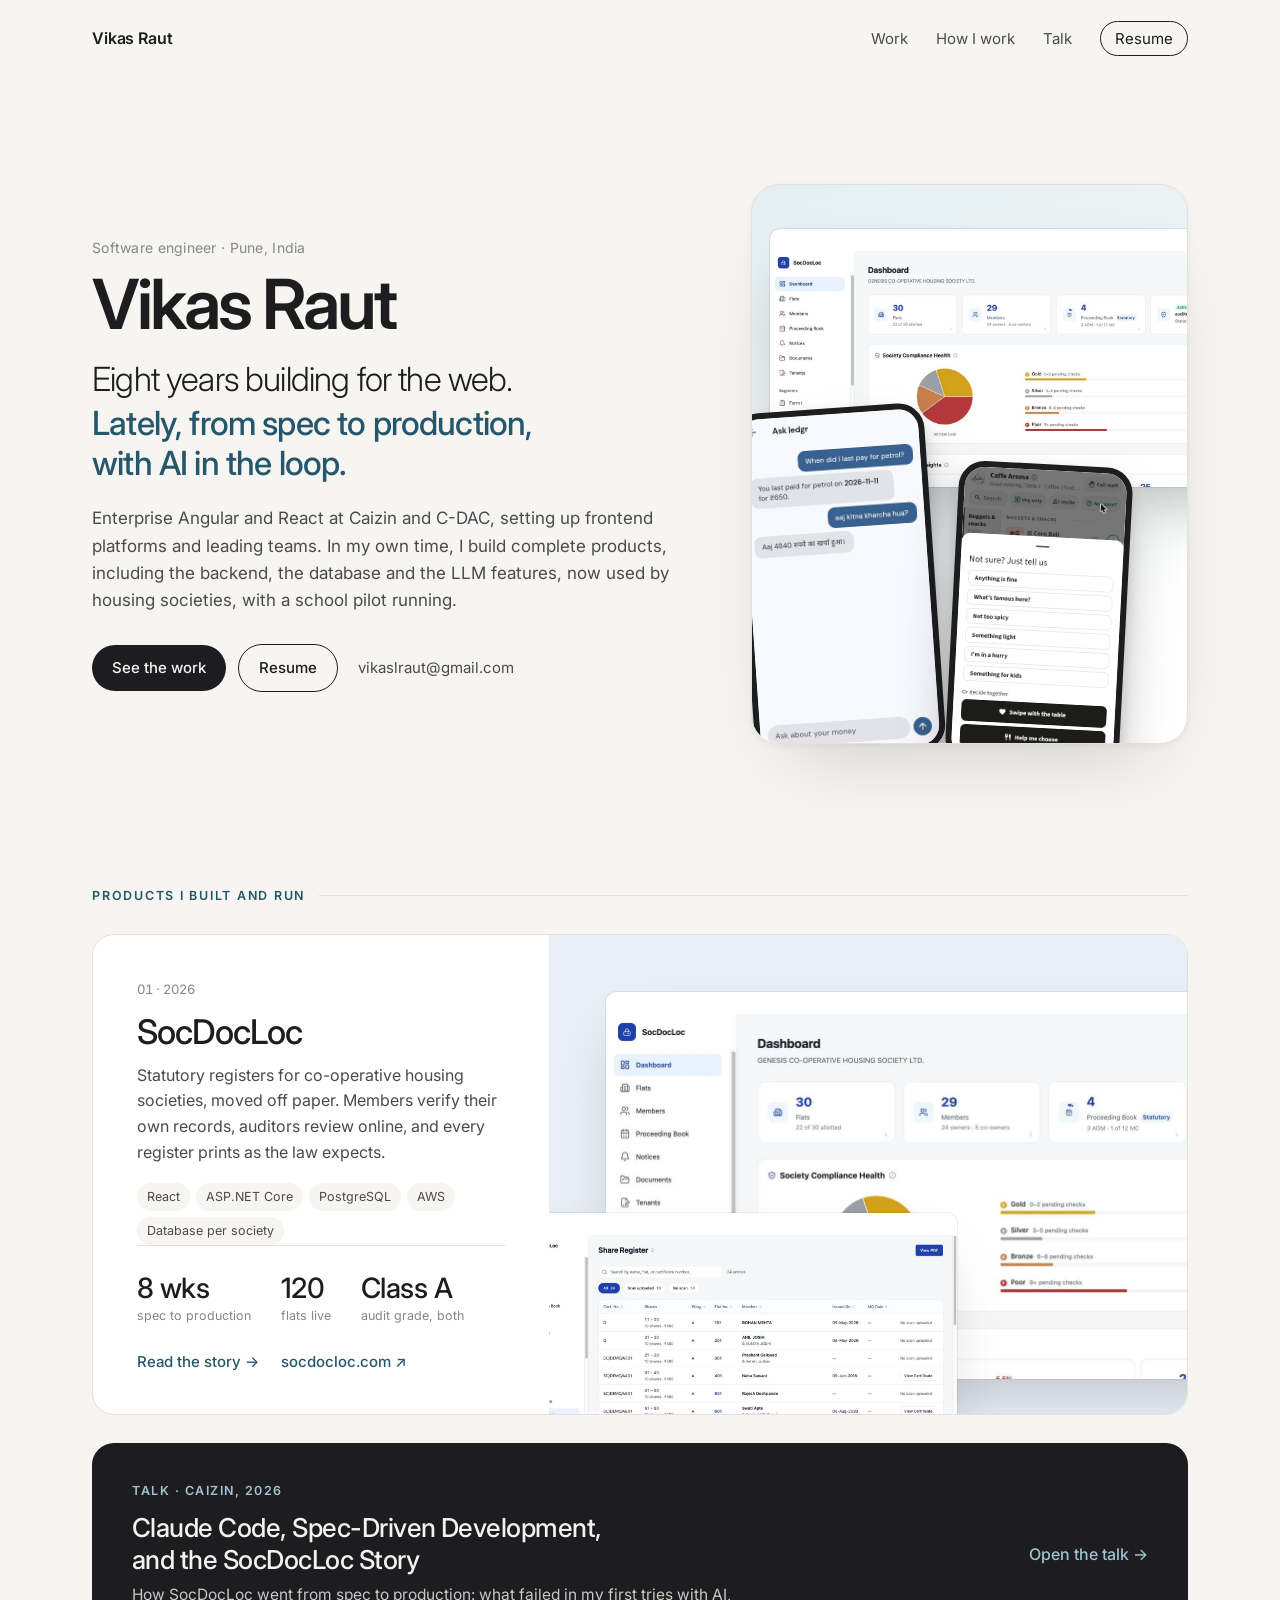
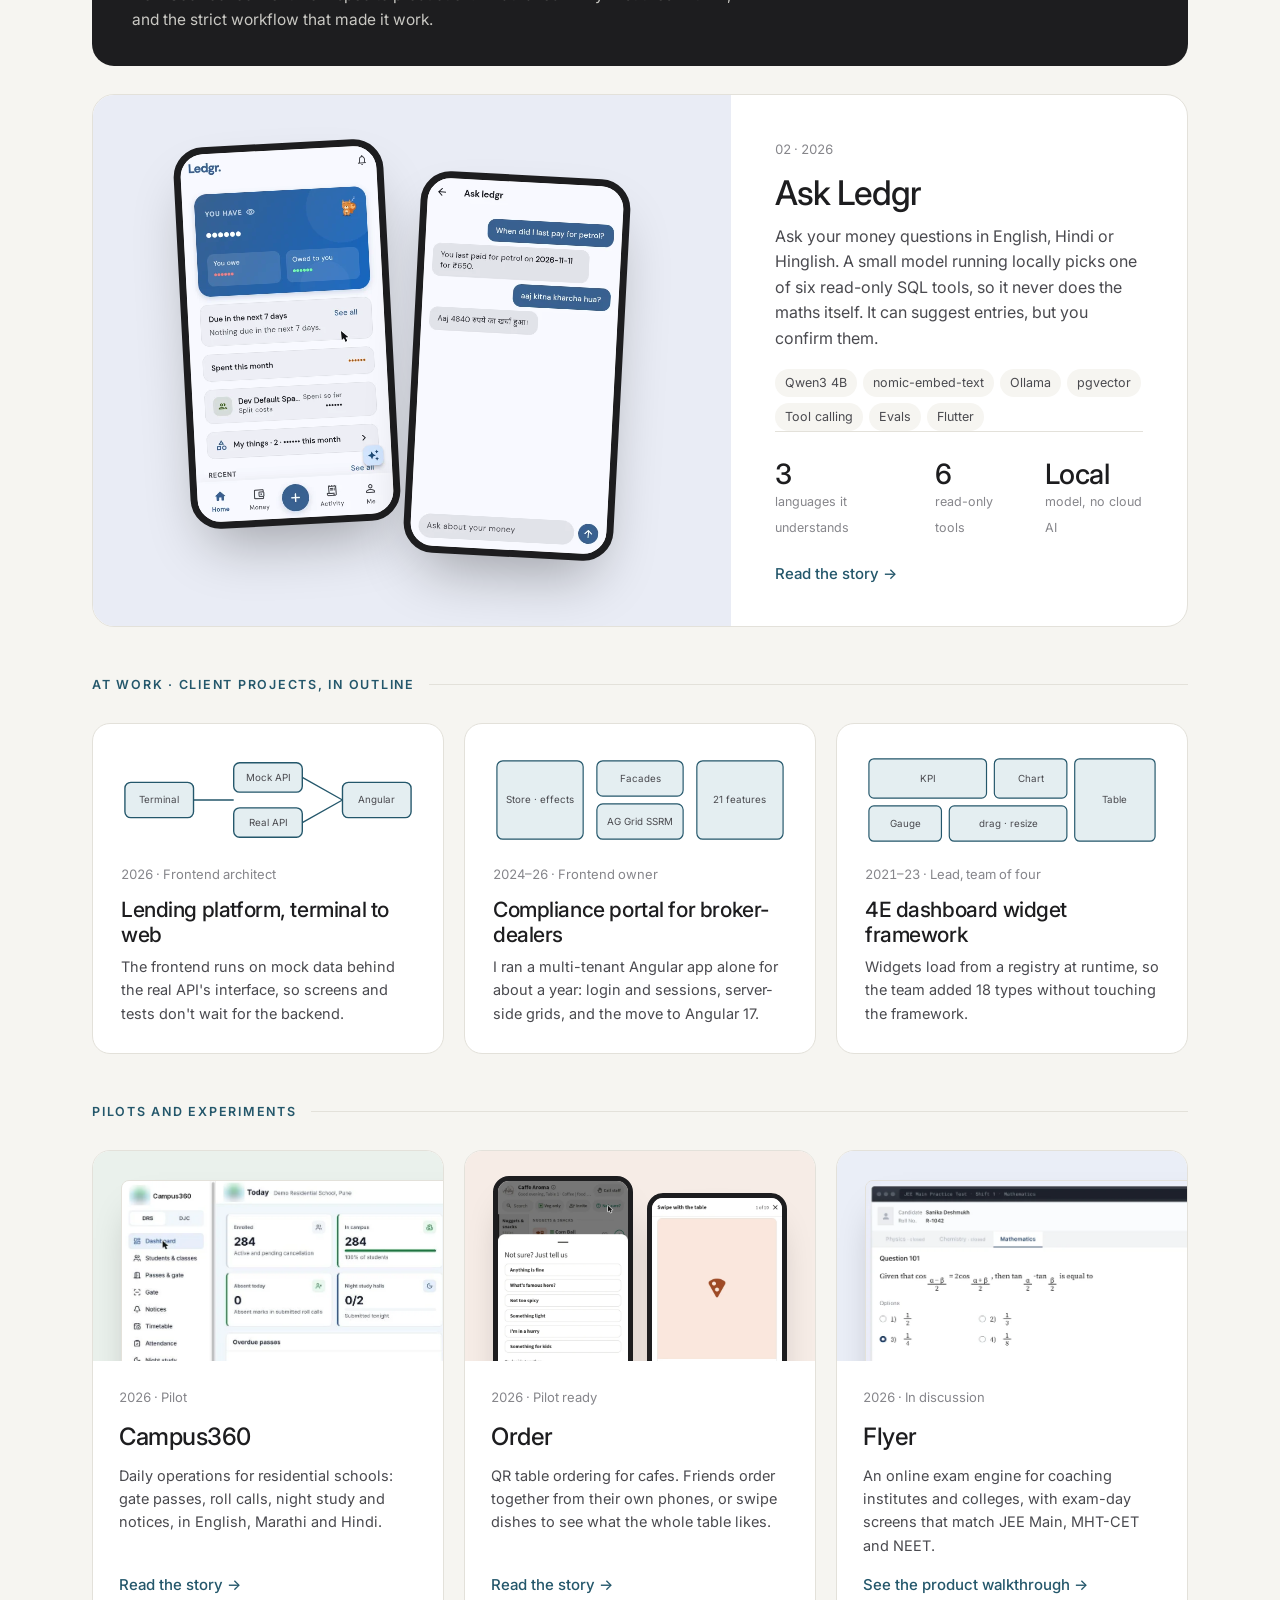
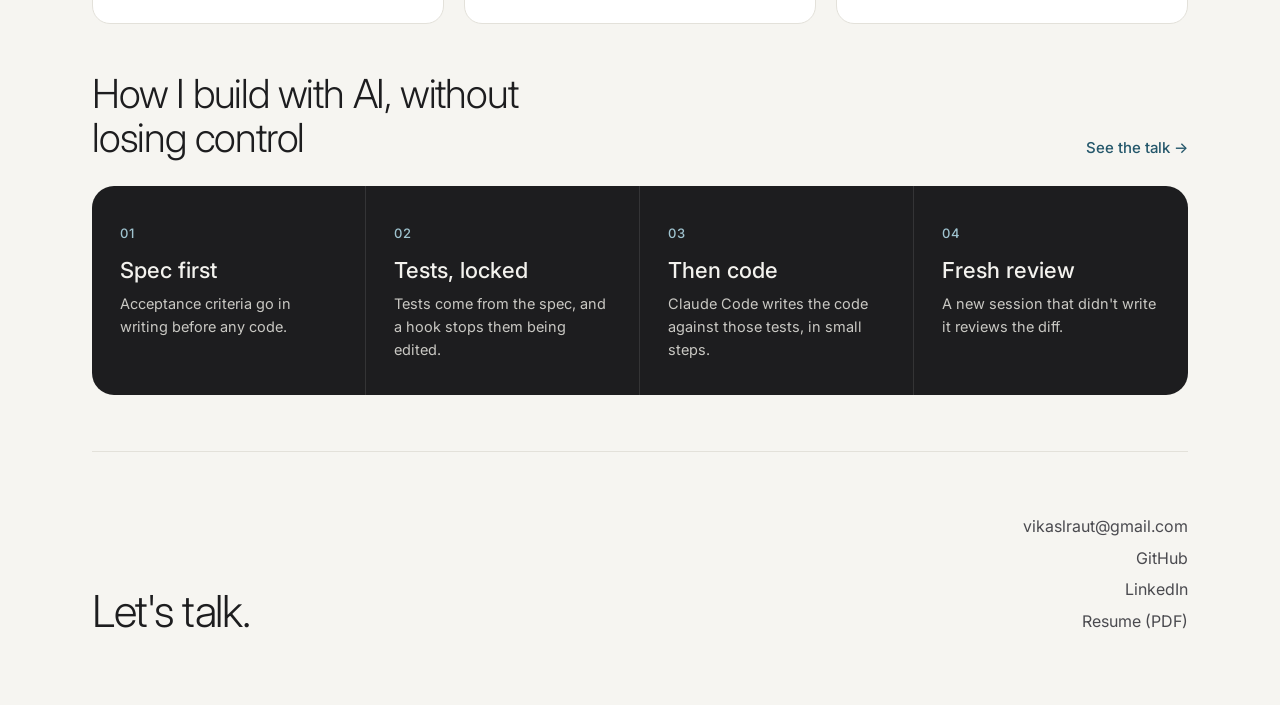
==== commit 6b24a423: "Hero: smaller name, floating shadowed collage, humbler tagline Co-Authored-By: Claude Opus 5.5 <nore" ====
--- a/index.html
+++ b/index.html
@@ -13,14 +13,14 @@
  <div class="hl">
   <span class="kick">Software engineer · Pune, India</span>
   <h1 class="name">Vikas Raut</h1>
-  <p class="tag">Eight years building for the web. <em>Lately, building whole products, with AI in the loop.</em></p>
+  <p class="tag">Eight years building for the web. <em>Lately, from spec to production, with AI in the loop.</em></p>
   <p class="sub">Enterprise Angular and React at Caizin and C-DAC, setting up frontend platforms and leading teams. In my own time, I build complete products, including the backend, the database and the LLM features, now used by housing societies, with a school pilot running.</p>
   <div class="cta"><a class="btn" href="#work">See the work</a><a class="btn ghost" href="assets/Vikas-Raut-Resume.pdf">Resume</a><a class="mail" href="mailto:vikaslraut@gmail.com">vikaslraut@gmail.com</a></div>
  </div>
  <a class="hv" href="#work" aria-label="See the work">
-  <div class="br" style="width:112%;left:4%;top:8%"><img src="assets/work/sdl-dashboard.webp" alt="SocDocLoc dashboard"></div>
-  <div class="ph" style="left:-2%;top:40%;width:44%;transform:rotate(-4deg)"><img src="assets/work/ledgr-m-answer.webp" alt="Ask Ledgr answering in Hinglish"></div>
-  <div class="ph" style="left:46%;top:50%;width:40%;transform:rotate(3deg)"><img src="assets/work/order-not-sure.webp" alt="Order: Not sure? helper"></div>
+  <div class="br f1" style="width:112%;left:4%;top:8%"><img src="assets/work/sdl-dashboard.webp" alt="SocDocLoc dashboard"></div>
+  <div class="ph f2" style="left:-2%;top:40%;width:44%;--r:-4deg"><img src="assets/work/ledgr-m-answer.webp" alt="Ask Ledgr answering in Hinglish"></div>
+  <div class="ph f3" style="left:46%;top:50%;width:40%;--r:3deg"><img src="assets/work/order-not-sure.webp" alt="Order: Not sure? helper"></div>
  </a>
 </section>
 
--- a/assets/site.css
+++ b/assets/site.css
@@ -114,7 +114,7 @@
 
 .hero{display:grid;grid-template-columns:7fr 5fr;gap:48px;align-items:center;padding:36px 0 72px;min-height:calc(100vh - 92px);max-height:900px}
 .kick{font-size:14px;color:var(--g2);letter-spacing:.02em}
-.name{font-weight:600;font-size:clamp(52px,7vw,96px);line-height:.98;letter-spacing:-.045em;margin:10px 0 22px;max-width:none}
+.name{font-weight:600;font-size:clamp(44px,5.4vw,74px);line-height:.98;letter-spacing:-.045em;margin:10px 0 22px;max-width:none}
 .tag{font-weight:300;font-size:clamp(24px,2.6vw,34px);line-height:1.2;letter-spacing:-.025em;color:var(--ink);max-width:24ch}
 .tag em{font-style:normal;color:var(--acc);font-weight:500;display:block;margin-top:.1em}
 .hero .sub{font-size:17px;margin-top:22px;max-width:56ch}
@@ -126,3 +126,14 @@
 .hv .ph{border-width:6px;border-radius:26px}
 @media(max-width:980px){.hero{grid-template-columns:1fr;min-height:0;max-height:none;padding:28px 0 56px}.hv{height:420px}}
 @media(max-width:520px){.hv{height:340px}.name{font-size:52px}}
+
+.hv{border:1px solid var(--rule);box-shadow:0 40px 80px -40px #0003,0 2px 6px #0000000d;background:linear-gradient(160deg,var(--accs),var(--card) 80%)}
+.hv .br{box-shadow:0 30px 60px -18px #0004,0 0 0 1px #00000012}
+.hv .ph{box-shadow:0 34px 60px -14px #0006,0 6px 14px #0002}
+@keyframes fl{0%,100%{transform:translateY(0) rotate(var(--r,0deg))}50%{transform:translateY(-12px) rotate(var(--r,0deg))}}
+.f1{animation:fl 7s ease-in-out infinite}
+.f2{animation:fl 6s ease-in-out -2s infinite}
+.f3{animation:fl 6.5s ease-in-out -4s infinite}
+.f2,.f3{transform:rotate(var(--r))}
+@media (prefers-reduced-motion:reduce){.f1,.f2,.f3{animation:none}}
+@media(max-width:520px){.name{font-size:46px}}
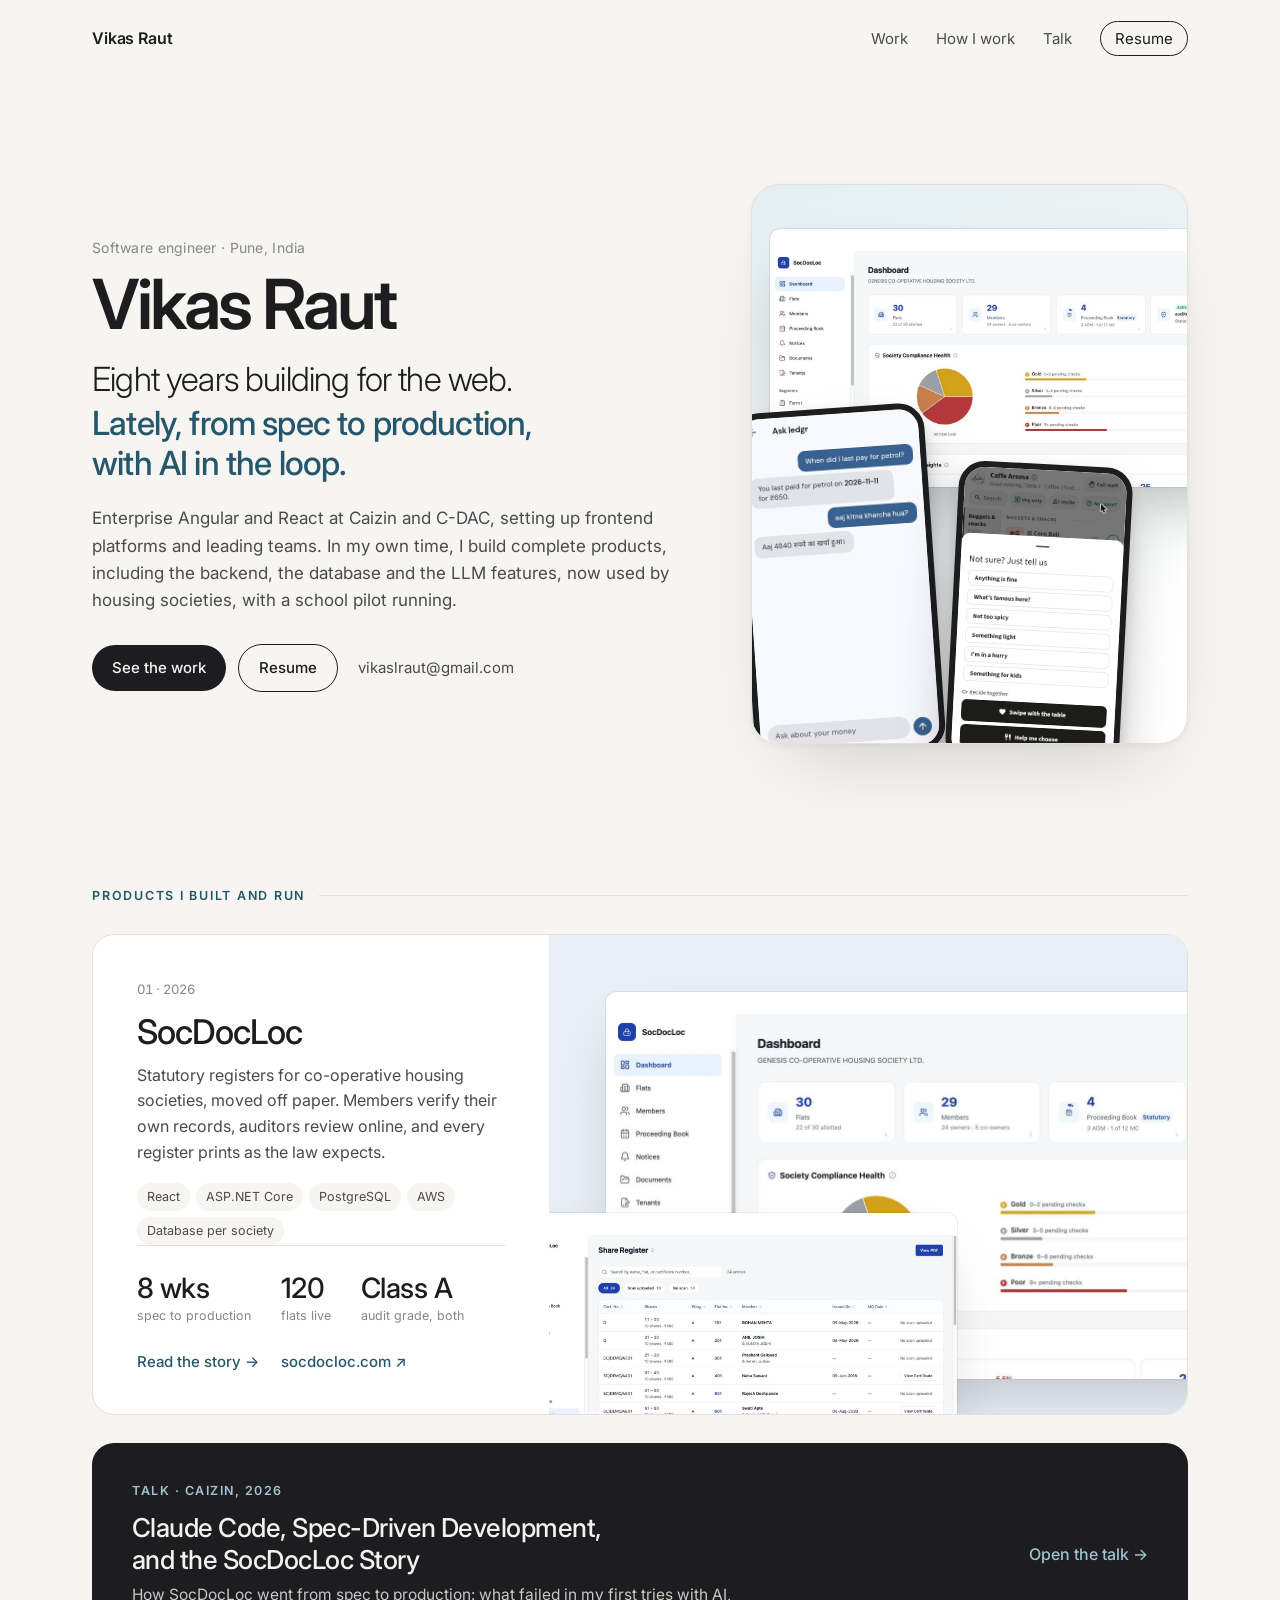
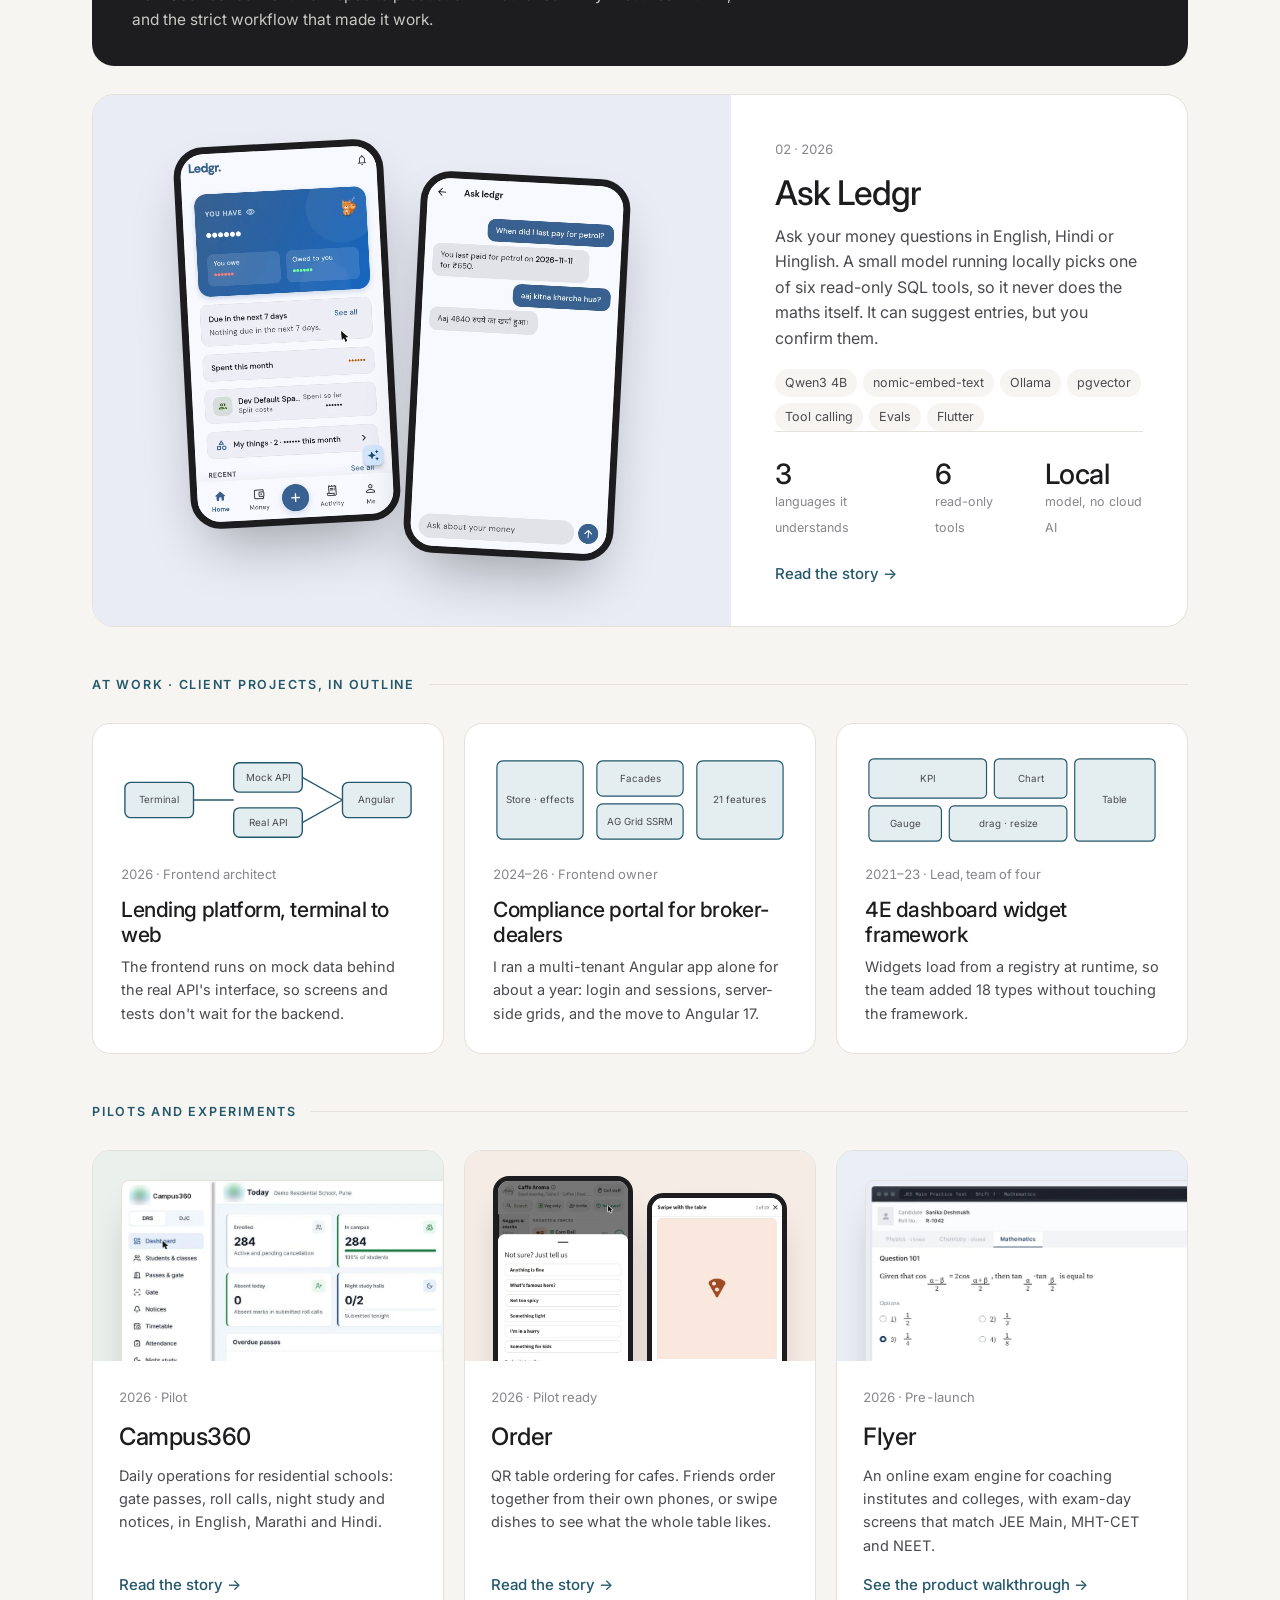
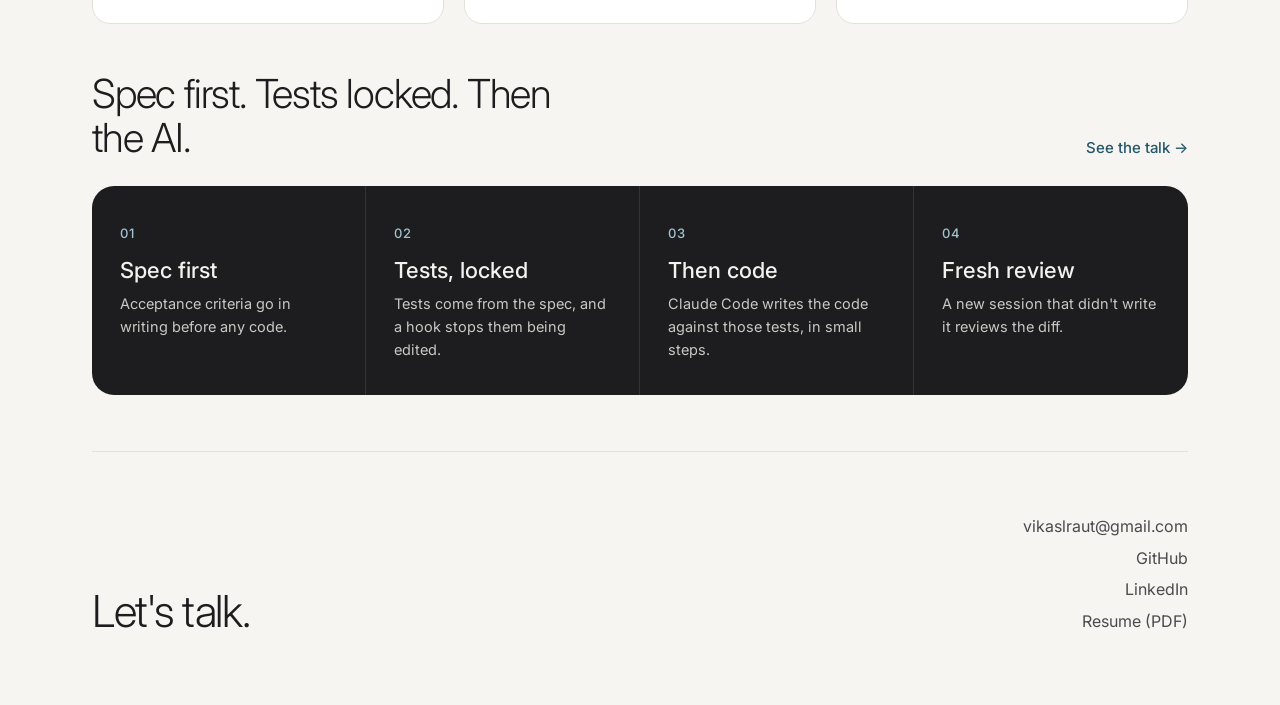
==== commit b229dbe6: "Copy: Flyer pre-launch, sharper workflow heading Co-Authored-By: Claude Opus 5.5 <noreply@anthropic." ====
--- a/index.html
+++ b/index.html
@@ -67,10 +67,10 @@
 <section class="also">
  <a class="sm" href="work/campus360.html"><div class="smv" style="--tint:#eaf1ec"><img class="wide" src="assets/work/campus-dashboard.webp" alt="Campus360 school dashboard" loading="lazy"></div><div class="smt"><span class="n">2026 · Pilot</span><h4>Campus360</h4><p>Daily operations for residential schools: gate passes, roll calls, night study and notices, in English, Marathi and Hindi.</p><span class="more">Read the story →</span></div></a>
  <a class="sm" href="work/order.html"><div class="smv" style="--tint:#f6ece6"><img src="assets/work/order-not-sure.webp" alt="Order: Not sure? helper" loading="lazy"><img src="assets/work/order-swipe.webp" alt="Order: swipe with the table" loading="lazy"></div><div class="smt"><span class="n">2026 · Pilot ready</span><h4>Order</h4><p>QR table ordering for cafes. Friends order together from their own phones, or swipe dishes to see what the whole table likes.</p><span class="more">Read the story →</span></div></a>
- <a class="sm" href="exam.html"><div class="smv" style="--tint:#eaeef7"><img class="wide" src="assets/work/flyer-skins.webp" alt="Flyer exam skins" loading="lazy"></div><div class="smt"><span class="n">2026 · In discussion</span><h4>Flyer</h4><p>An online exam engine for coaching institutes and colleges, with exam-day screens that match JEE Main, MHT-CET and NEET.</p><span class="more">See the product walkthrough →</span></div></a>
+ <a class="sm" href="exam.html"><div class="smv" style="--tint:#eaeef7"><img class="wide" src="assets/work/flyer-skins.webp" alt="Flyer exam skins" loading="lazy"></div><div class="smt"><span class="n">2026 · Pre-launch</span><h4>Flyer</h4><p>An online exam engine for coaching institutes and colleges, with exam-day screens that match JEE Main, MHT-CET and NEET.</p><span class="more">See the product walkthrough →</span></div></a>
 </section>
 
-<section id="how"><div class="howhead"><h2>How I build with AI, without losing control</h2><a class="more" href="claude-and-i.html">See the talk →</a></div>
+<section id="how"><div class="howhead"><h2>Spec first. Tests locked. Then the AI.</h2><a class="more" href="claude-and-i.html">See the talk →</a></div>
 <div class="how">
  <div><b>01</b><h5>Spec first</h5><p>Acceptance criteria go in writing before any code.</p></div>
  <div><b>02</b><h5>Tests, locked</h5><p>Tests come from the spec, and a hook stops them being edited.</p></div>
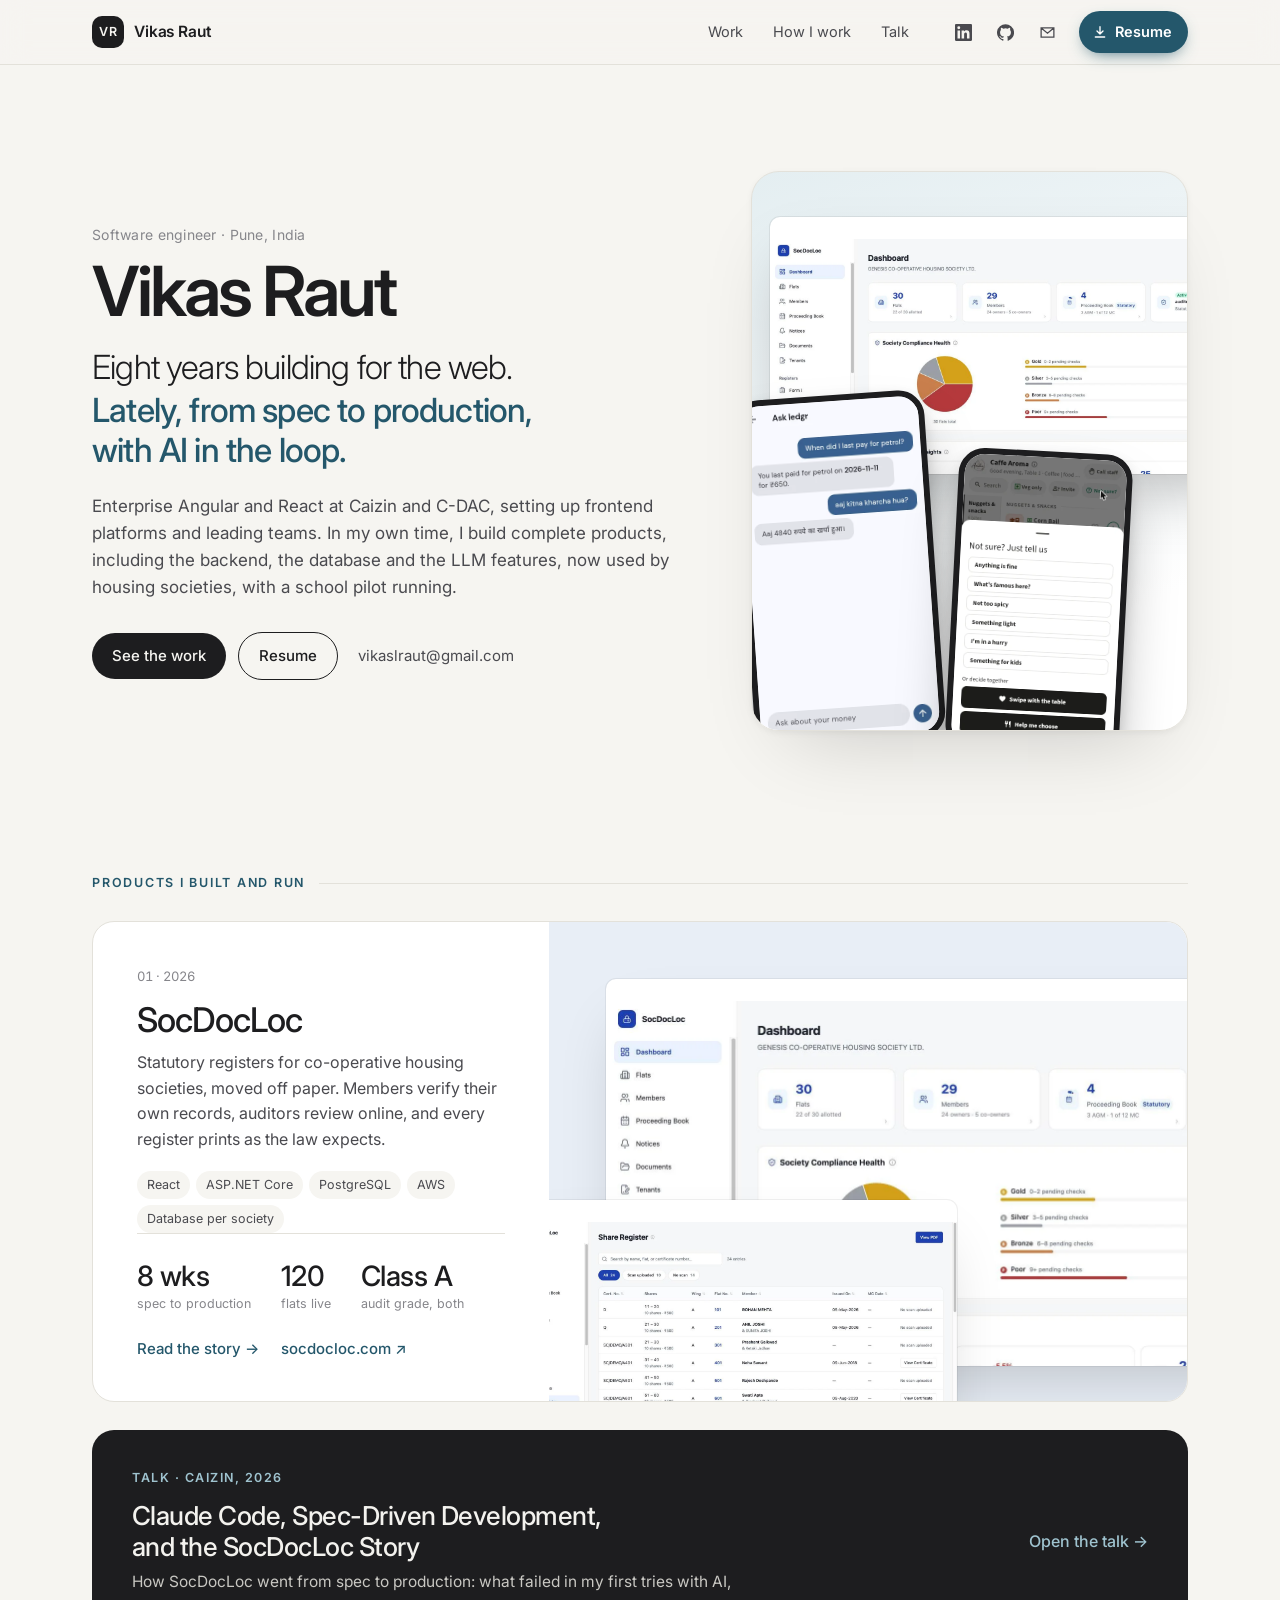
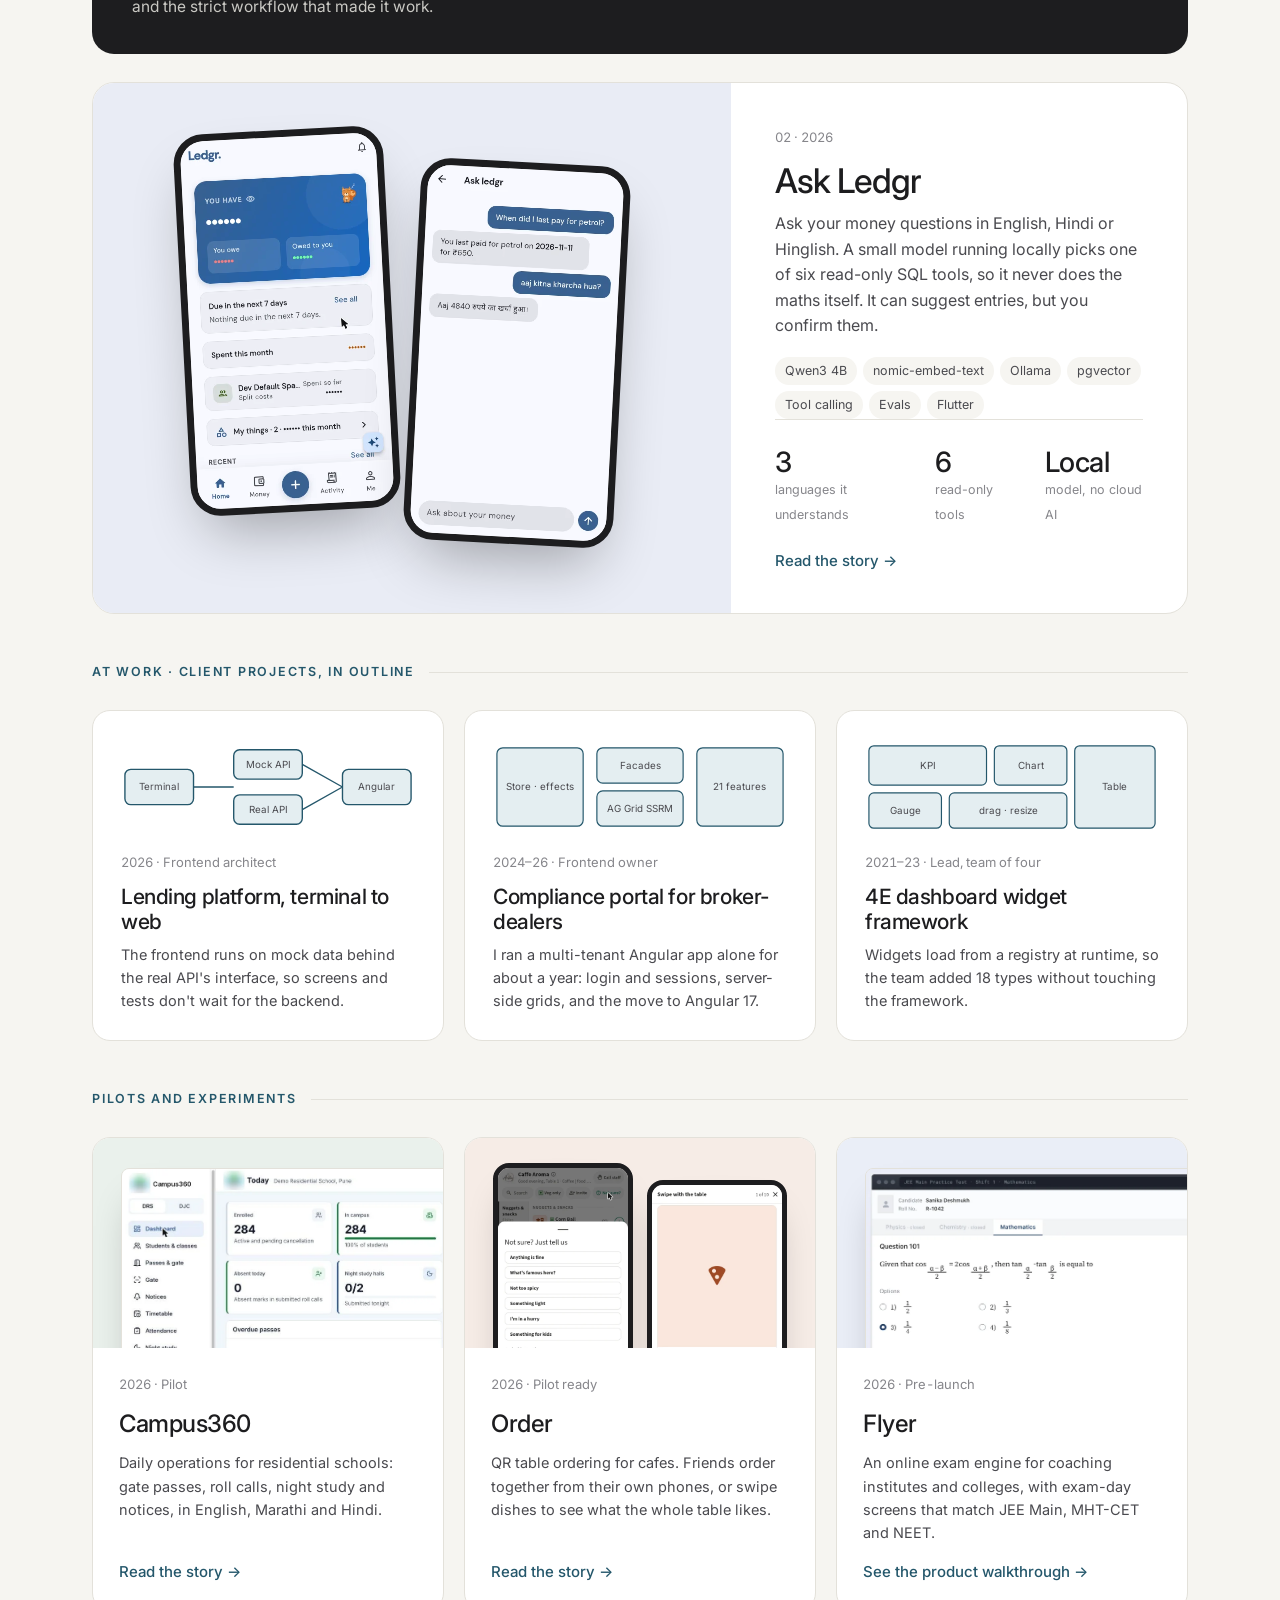
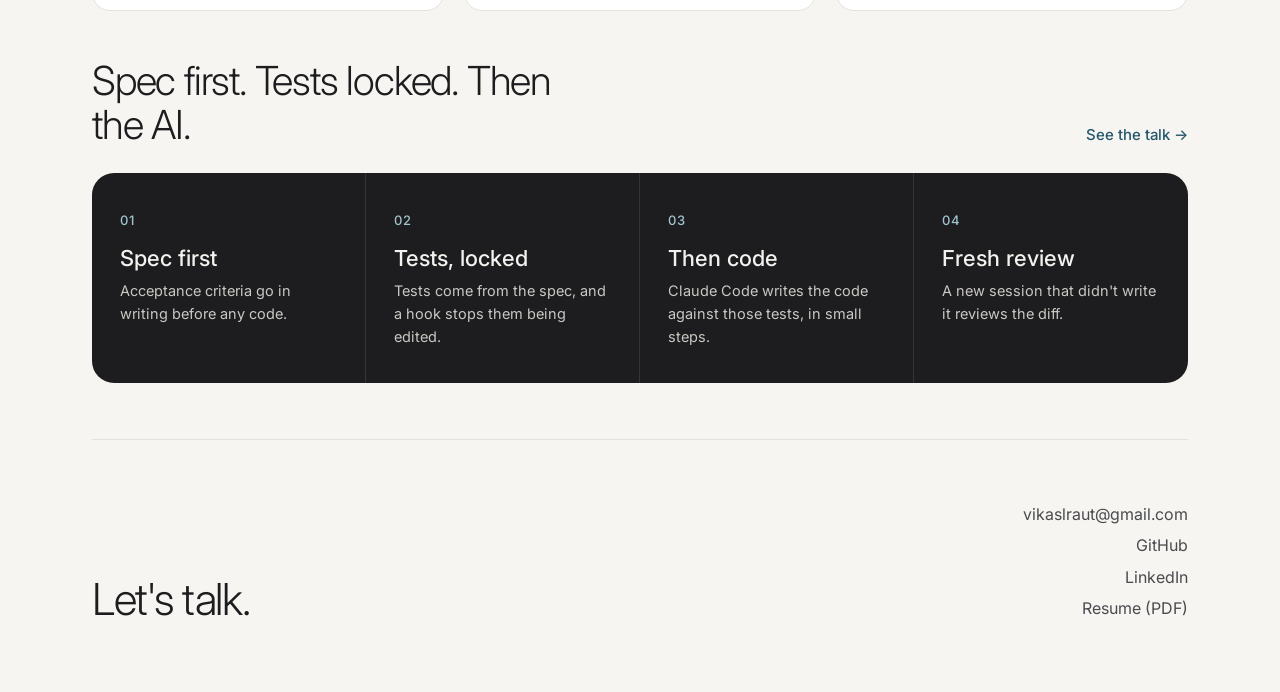
==== commit 0d979cb5: "Header redesign: sticky bar, social icons, prominent resume; resume v9 Co-Authored-By: Claude Opus 5" ====
--- a/index.html
+++ b/index.html
@@ -6,8 +6,10 @@
 <link href="https://fonts.googleapis.com/css2?family=Inter:opsz,wght@14..32,300..600&display=swap" rel="stylesheet">
 <link rel="stylesheet" href="assets/site.css">
 </head><body>
+<header class="top"><div class="wrap topi"><a class="mono" href="index.html"><span>VR</span><b>Vikas Raut</b></a>
+<nav class="menu"><a href="index.html#work">Work</a><a href="index.html#how">How I work</a><a href="index.html#talk">Talk</a></nav>
+<div class="acts"><a class="ic" href="https://linkedin.com/in/vikaslraut" target="_blank" rel="noopener" aria-label="LinkedIn" title="LinkedIn"><svg viewBox="0 0 24 24" aria-hidden="true"><path fill="currentColor" d="M20.45 20.45h-3.56v-5.57c0-1.33-.02-3.04-1.85-3.04-1.85 0-2.14 1.45-2.14 2.94v5.67H9.34V9h3.42v1.56h.05c.48-.9 1.64-1.85 3.37-1.85 3.6 0 4.27 2.37 4.27 5.46v6.28zM5.34 7.43a2.06 2.06 0 1 1 0-4.13 2.06 2.06 0 0 1 0 4.13zM7.12 20.45H3.56V9h3.56v11.45zM22.22 0H1.77C.79 0 0 .77 0 1.73v20.54C0 23.23.79 24 1.77 24h20.45c.98 0 1.78-.77 1.78-1.73V1.73C24 .77 23.2 0 22.22 0z"/></svg></a><a class="ic" href="https://github.com/vikaslraut" target="_blank" rel="noopener" aria-label="GitHub" title="GitHub"><svg viewBox="0 0 24 24" aria-hidden="true"><path fill="currentColor" d="M12 .3a12 12 0 0 0-3.8 23.38c.6.12.83-.26.83-.57v-2.02c-3.34.73-4.04-1.6-4.04-1.6-.55-1.4-1.34-1.77-1.34-1.77-1.08-.74.09-.73.09-.73 1.2.09 1.83 1.24 1.83 1.24 1.07 1.83 2.8 1.3 3.49 1 .1-.78.42-1.3.76-1.6-2.67-.3-5.47-1.33-5.47-5.93 0-1.31.47-2.38 1.24-3.22-.13-.3-.54-1.52.12-3.18 0 0 1-.32 3.3 1.23a11.5 11.5 0 0 1 6 0c2.28-1.55 3.29-1.23 3.29-1.23.66 1.66.25 2.88.12 3.18.77.84 1.24 1.91 1.24 3.22 0 4.61-2.81 5.62-5.48 5.92.43.37.82 1.1.82 2.22v3.29c0 .32.22.7.83.57A12 12 0 0 0 12 .3"/></svg></a><a class="ic" href="mailto:vikaslraut@gmail.com" aria-label="Email" title="vikaslraut@gmail.com"><svg viewBox="0 0 24 24" aria-hidden="true"><path fill="none" stroke="currentColor" stroke-width="1.8" d="M3 5.5h18v13H3z M3.5 6l8.5 7 8.5-7"/></svg></a><a class="cvb" href="assets/Vikas-Raut-Resume.pdf" target="_blank" rel="noopener"><svg viewBox="0 0 24 24" aria-hidden="true"><path fill="none" stroke="currentColor" stroke-width="2" stroke-linecap="round" stroke-linejoin="round" d="M12 4v11m0 0-4.5-4.5M12 15l4.5-4.5M5 19.5h14"/></svg><span>Resume</span></a></div></div></header>
 <div class="wrap">
-<nav><b>Vikas Raut</b><div class="l"><a href="#work">Work</a><a href="#how">How I work</a><a href="#talk">Talk</a><a class="cv" href="assets/Vikas-Raut-Resume.pdf">Resume</a></div></nav>
 
 <section class="hero">
  <div class="hl">
--- a/assets/site.css
+++ b/assets/site.css
@@ -137,3 +137,22 @@
 .f2,.f3{transform:rotate(var(--r))}
 @media (prefers-reduced-motion:reduce){.f1,.f2,.f3{animation:none}}
 @media(max-width:520px){.name{font-size:46px}}
+
+.top{position:sticky;top:0;z-index:50;background:color-mix(in srgb,var(--bg) 82%,transparent);backdrop-filter:saturate(1.6) blur(14px);-webkit-backdrop-filter:saturate(1.6) blur(14px);border-bottom:1px solid var(--rule)}
+.topi{display:flex;align-items:center;gap:24px;height:64px}
+.mono{display:flex;align-items:center;gap:10px;font-size:15.5px}
+.mono span{width:32px;height:32px;border-radius:10px;background:var(--ink);color:var(--bg);display:grid;place-items:center;font-weight:600;font-size:12.5px;letter-spacing:.04em}
+.mono b{font-weight:600;letter-spacing:-.01em}
+.menu{display:flex;gap:6px;margin-left:auto}
+.menu a{color:var(--g1);font-size:14.5px;padding:7px 12px;border-radius:99px}
+.menu a:hover{color:var(--ink);background:var(--card)}
+.acts{display:flex;align-items:center;gap:6px}
+.ic{width:36px;height:36px;display:grid;place-items:center;border-radius:10px;color:var(--g1);border:1px solid transparent;transition:.2s}
+.ic svg{width:17px;height:17px}
+.ic:hover{color:var(--ink);background:var(--card);border-color:var(--rule)}
+.cvb{display:flex;align-items:center;gap:7px;margin-left:8px;background:var(--acc);color:#fff;padding:9px 16px 9px 13px;border-radius:99px;font-weight:600;font-size:14.5px;box-shadow:0 6px 18px -8px var(--acc);transition:.2s}
+.cvb svg{width:16px;height:16px}
+.cvb:hover{transform:translateY(-1px);box-shadow:0 10px 24px -8px var(--acc)}
+:root[data-theme="dark"] .cvb,.cvb{color:#fff}
+@media (prefers-color-scheme:dark){.cvb{color:#0d1a1f}}
+@media(max-width:820px){.menu{display:none}.acts{margin-left:auto}.mono b{display:none}.topi{height:58px}.ic{width:34px;height:34px}}
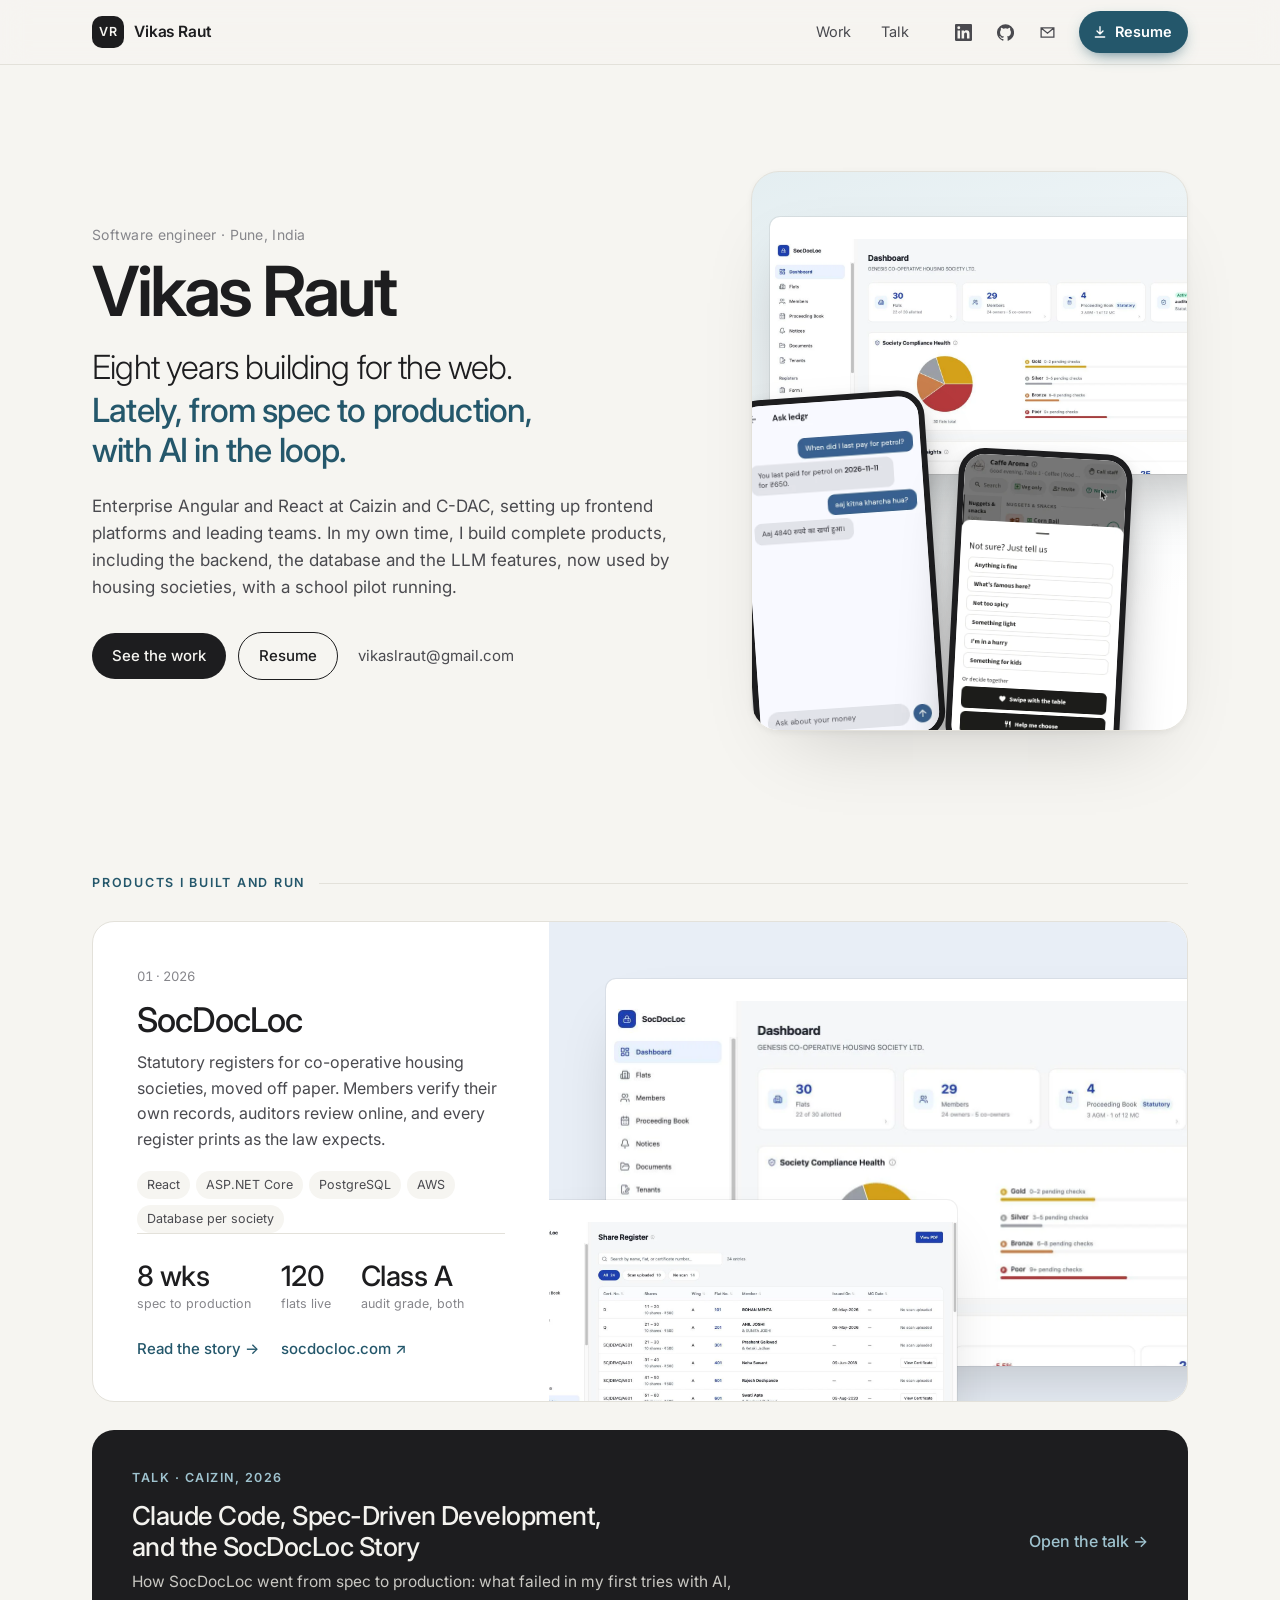
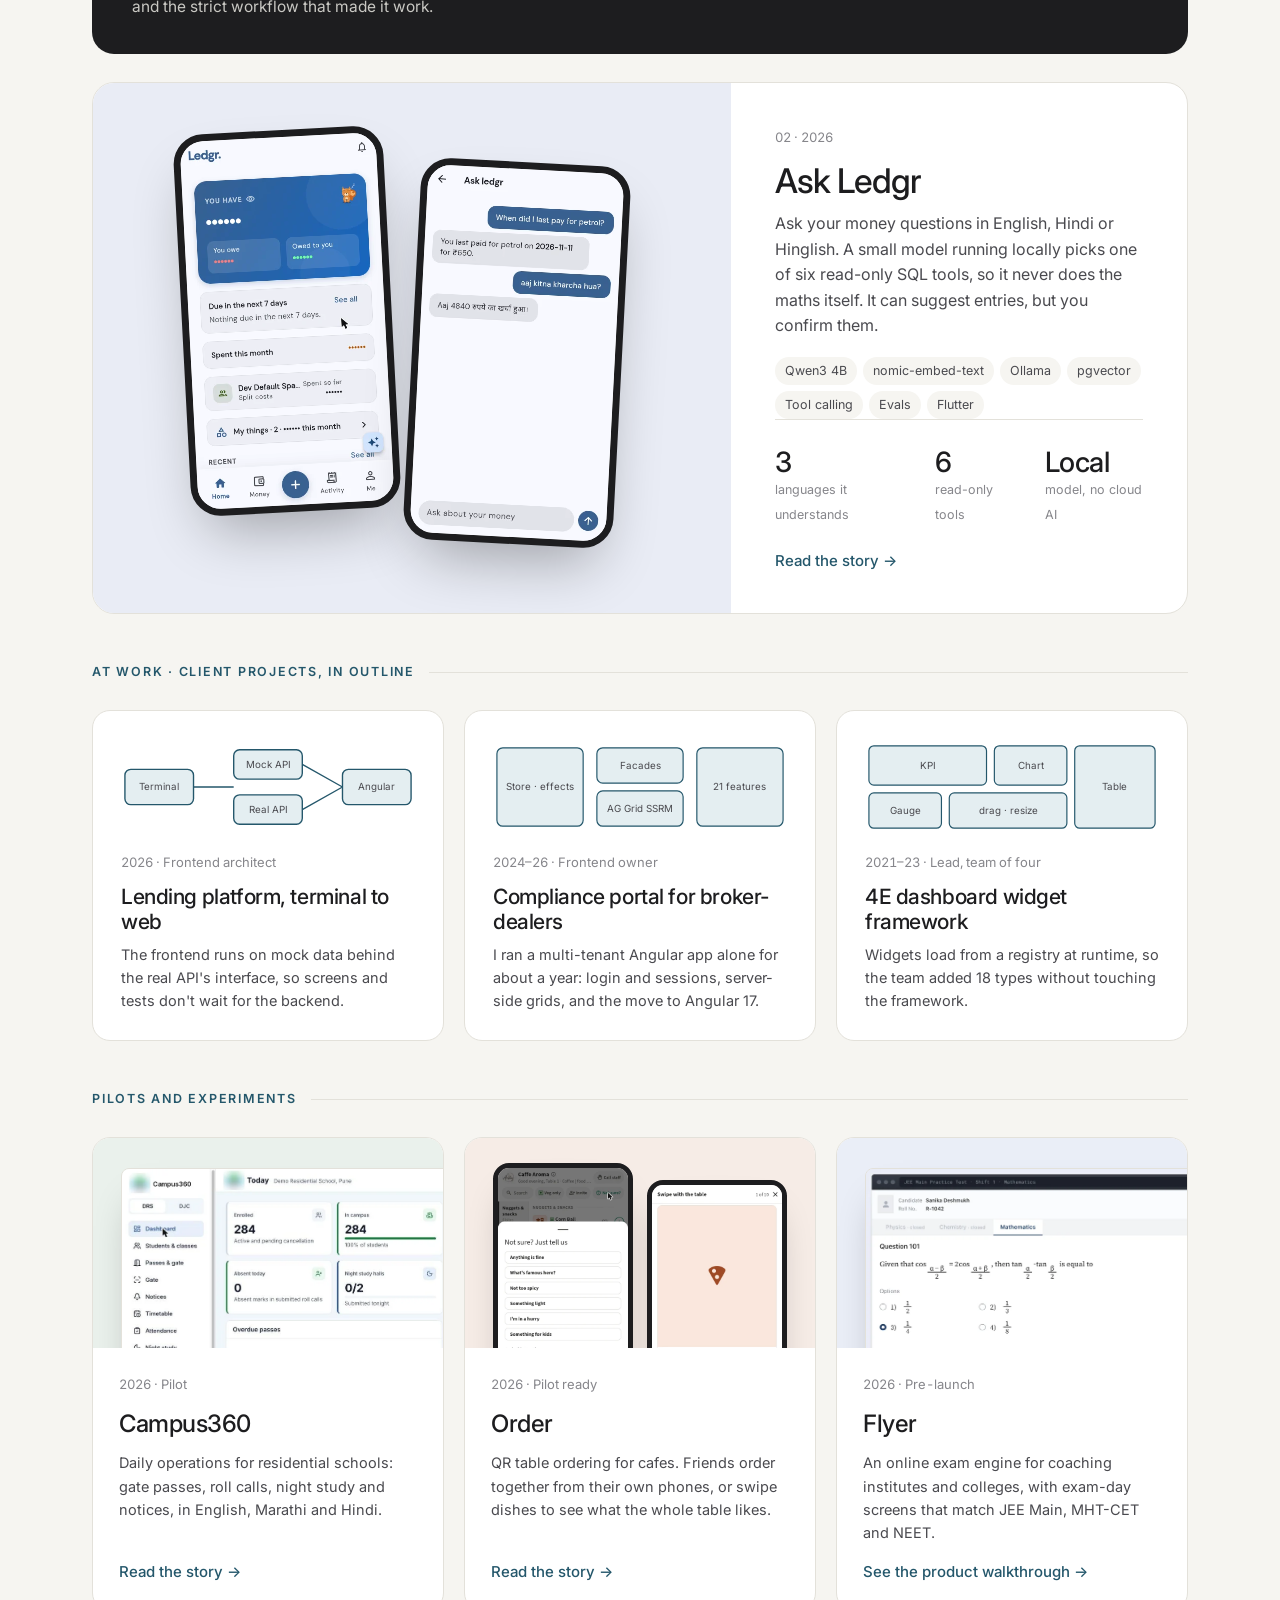
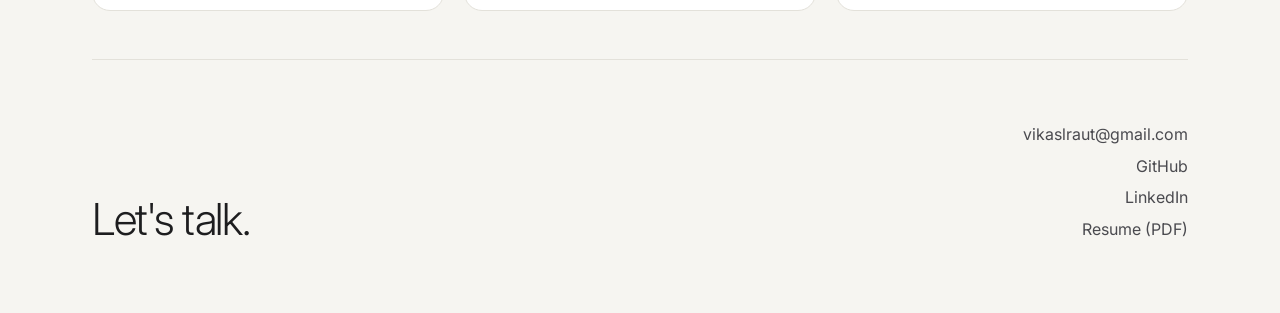
==== commit 4f3e1a8c: "Remove How I work section and menu link Co-Authored-By: Claude Opus 5.5 <noreply@anthropic.com> Clau" ====
--- a/index.html
+++ b/index.html
@@ -7,7 +7,7 @@
 <link rel="stylesheet" href="assets/site.css">
 </head><body>
 <header class="top"><div class="wrap topi"><a class="mono" href="index.html"><span>VR</span><b>Vikas Raut</b></a>
-<nav class="menu"><a href="index.html#work">Work</a><a href="index.html#how">How I work</a><a href="index.html#talk">Talk</a></nav>
+<nav class="menu"><a href="index.html#work">Work</a><a href="index.html#talk">Talk</a></nav>
 <div class="acts"><a class="ic" href="https://linkedin.com/in/vikaslraut" target="_blank" rel="noopener" aria-label="LinkedIn" title="LinkedIn"><svg viewBox="0 0 24 24" aria-hidden="true"><path fill="currentColor" d="M20.45 20.45h-3.56v-5.57c0-1.33-.02-3.04-1.85-3.04-1.85 0-2.14 1.45-2.14 2.94v5.67H9.34V9h3.42v1.56h.05c.48-.9 1.64-1.85 3.37-1.85 3.6 0 4.27 2.37 4.27 5.46v6.28zM5.34 7.43a2.06 2.06 0 1 1 0-4.13 2.06 2.06 0 0 1 0 4.13zM7.12 20.45H3.56V9h3.56v11.45zM22.22 0H1.77C.79 0 0 .77 0 1.73v20.54C0 23.23.79 24 1.77 24h20.45c.98 0 1.78-.77 1.78-1.73V1.73C24 .77 23.2 0 22.22 0z"/></svg></a><a class="ic" href="https://github.com/vikaslraut" target="_blank" rel="noopener" aria-label="GitHub" title="GitHub"><svg viewBox="0 0 24 24" aria-hidden="true"><path fill="currentColor" d="M12 .3a12 12 0 0 0-3.8 23.38c.6.12.83-.26.83-.57v-2.02c-3.34.73-4.04-1.6-4.04-1.6-.55-1.4-1.34-1.77-1.34-1.77-1.08-.74.09-.73.09-.73 1.2.09 1.83 1.24 1.83 1.24 1.07 1.83 2.8 1.3 3.49 1 .1-.78.42-1.3.76-1.6-2.67-.3-5.47-1.33-5.47-5.93 0-1.31.47-2.38 1.24-3.22-.13-.3-.54-1.52.12-3.18 0 0 1-.32 3.3 1.23a11.5 11.5 0 0 1 6 0c2.28-1.55 3.29-1.23 3.29-1.23.66 1.66.25 2.88.12 3.18.77.84 1.24 1.91 1.24 3.22 0 4.61-2.81 5.62-5.48 5.92.43.37.82 1.1.82 2.22v3.29c0 .32.22.7.83.57A12 12 0 0 0 12 .3"/></svg></a><a class="ic" href="mailto:vikaslraut@gmail.com" aria-label="Email" title="vikaslraut@gmail.com"><svg viewBox="0 0 24 24" aria-hidden="true"><path fill="none" stroke="currentColor" stroke-width="1.8" d="M3 5.5h18v13H3z M3.5 6l8.5 7 8.5-7"/></svg></a><a class="cvb" href="assets/Vikas-Raut-Resume.pdf" target="_blank" rel="noopener"><svg viewBox="0 0 24 24" aria-hidden="true"><path fill="none" stroke="currentColor" stroke-width="2" stroke-linecap="round" stroke-linejoin="round" d="M12 4v11m0 0-4.5-4.5M12 15l4.5-4.5M5 19.5h14"/></svg><span>Resume</span></a></div></div></header>
 <div class="wrap">
 
@@ -72,13 +72,6 @@
  <a class="sm" href="exam.html"><div class="smv" style="--tint:#eaeef7"><img class="wide" src="assets/work/flyer-skins.webp" alt="Flyer exam skins" loading="lazy"></div><div class="smt"><span class="n">2026 · Pre-launch</span><h4>Flyer</h4><p>An online exam engine for coaching institutes and colleges, with exam-day screens that match JEE Main, MHT-CET and NEET.</p><span class="more">See the product walkthrough →</span></div></a>
 </section>
 
-<section id="how"><div class="howhead"><h2>Spec first. Tests locked. Then the AI.</h2><a class="more" href="claude-and-i.html">See the talk →</a></div>
-<div class="how">
- <div><b>01</b><h5>Spec first</h5><p>Acceptance criteria go in writing before any code.</p></div>
- <div><b>02</b><h5>Tests, locked</h5><p>Tests come from the spec, and a hook stops them being edited.</p></div>
- <div><b>03</b><h5>Then code</h5><p>Claude Code writes the code against those tests, in small steps.</p></div>
- <div><b>04</b><h5>Fresh review</h5><p>A new session that didn't write it reviews the diff.</p></div>
-</div></section>
 
 
 <footer class="foot"><h2>Let's talk.</h2><div class="l"><a href="mailto:vikaslraut@gmail.com">vikaslraut@gmail.com</a><a href="https://github.com/vikaslraut">GitHub</a><a href="https://linkedin.com/in/vikaslraut">LinkedIn</a><a href="assets/Vikas-Raut-Resume.pdf">Resume (PDF)</a></div></footer>
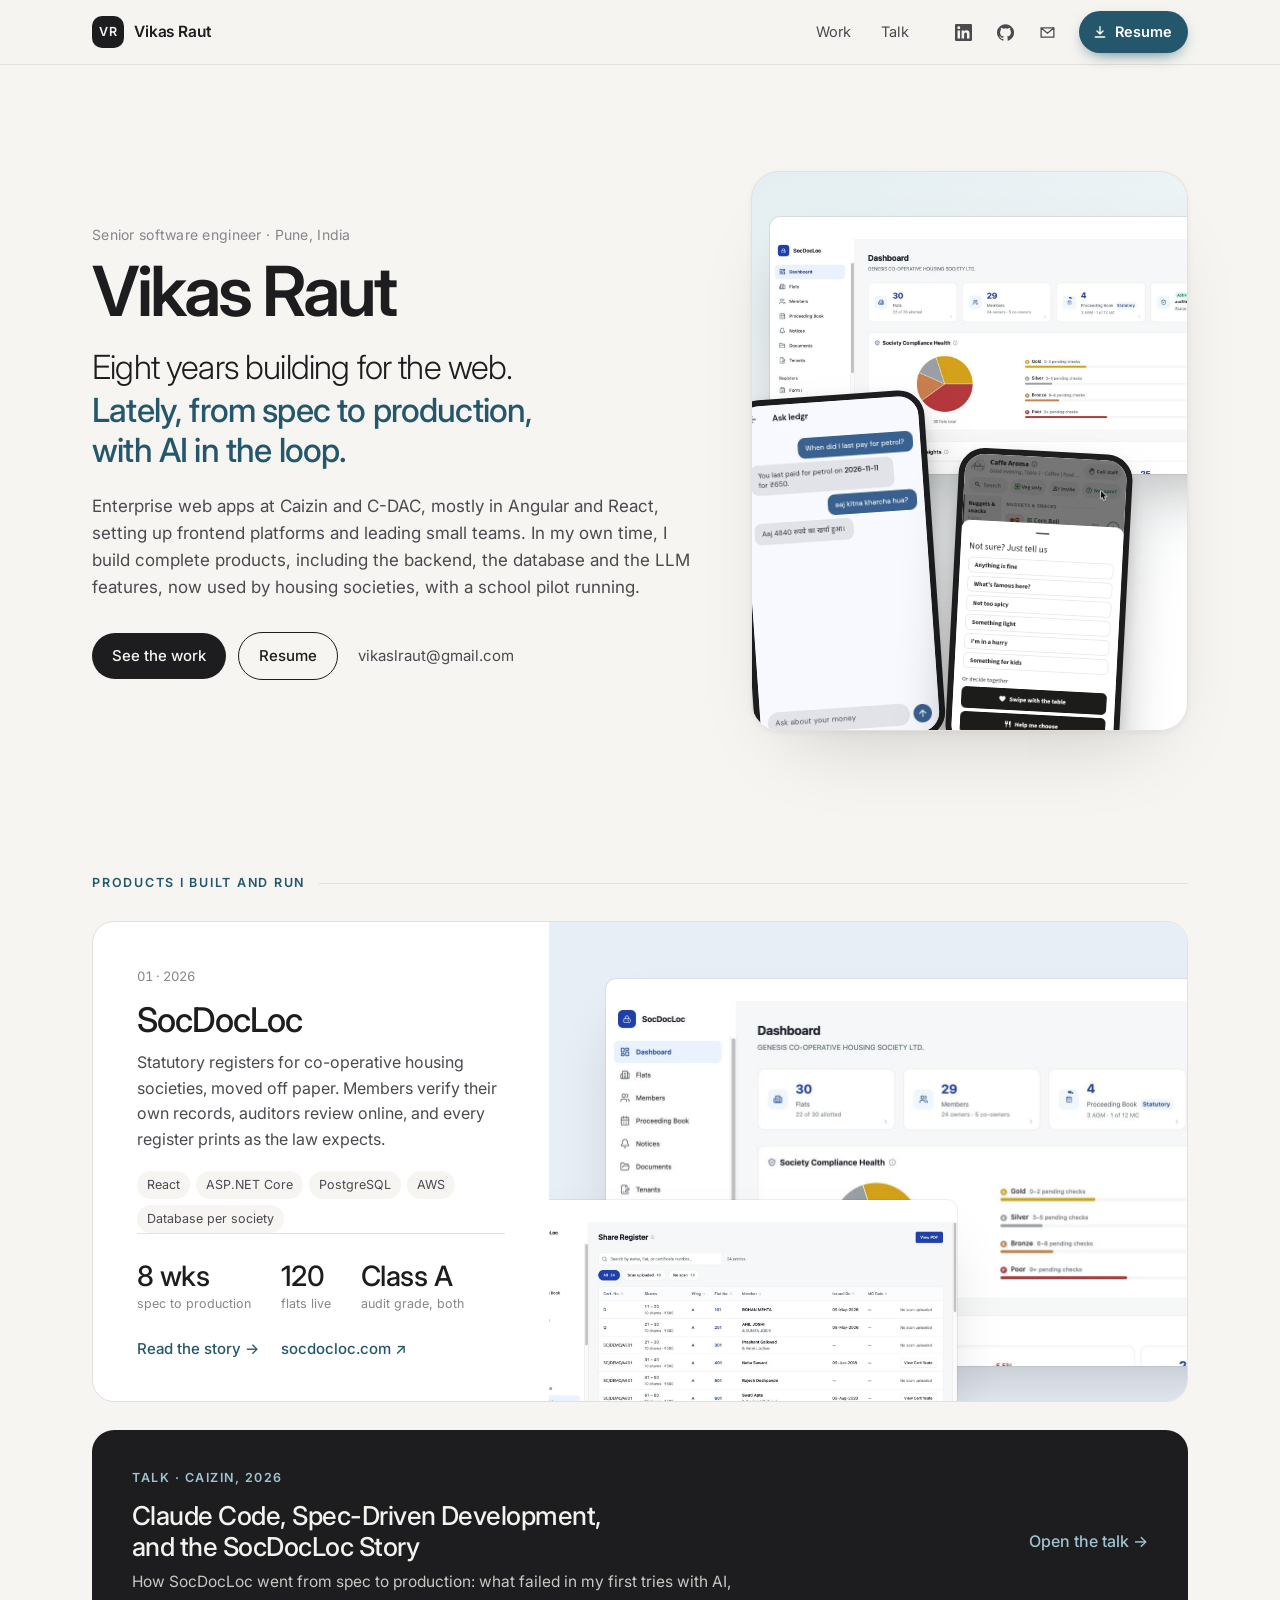
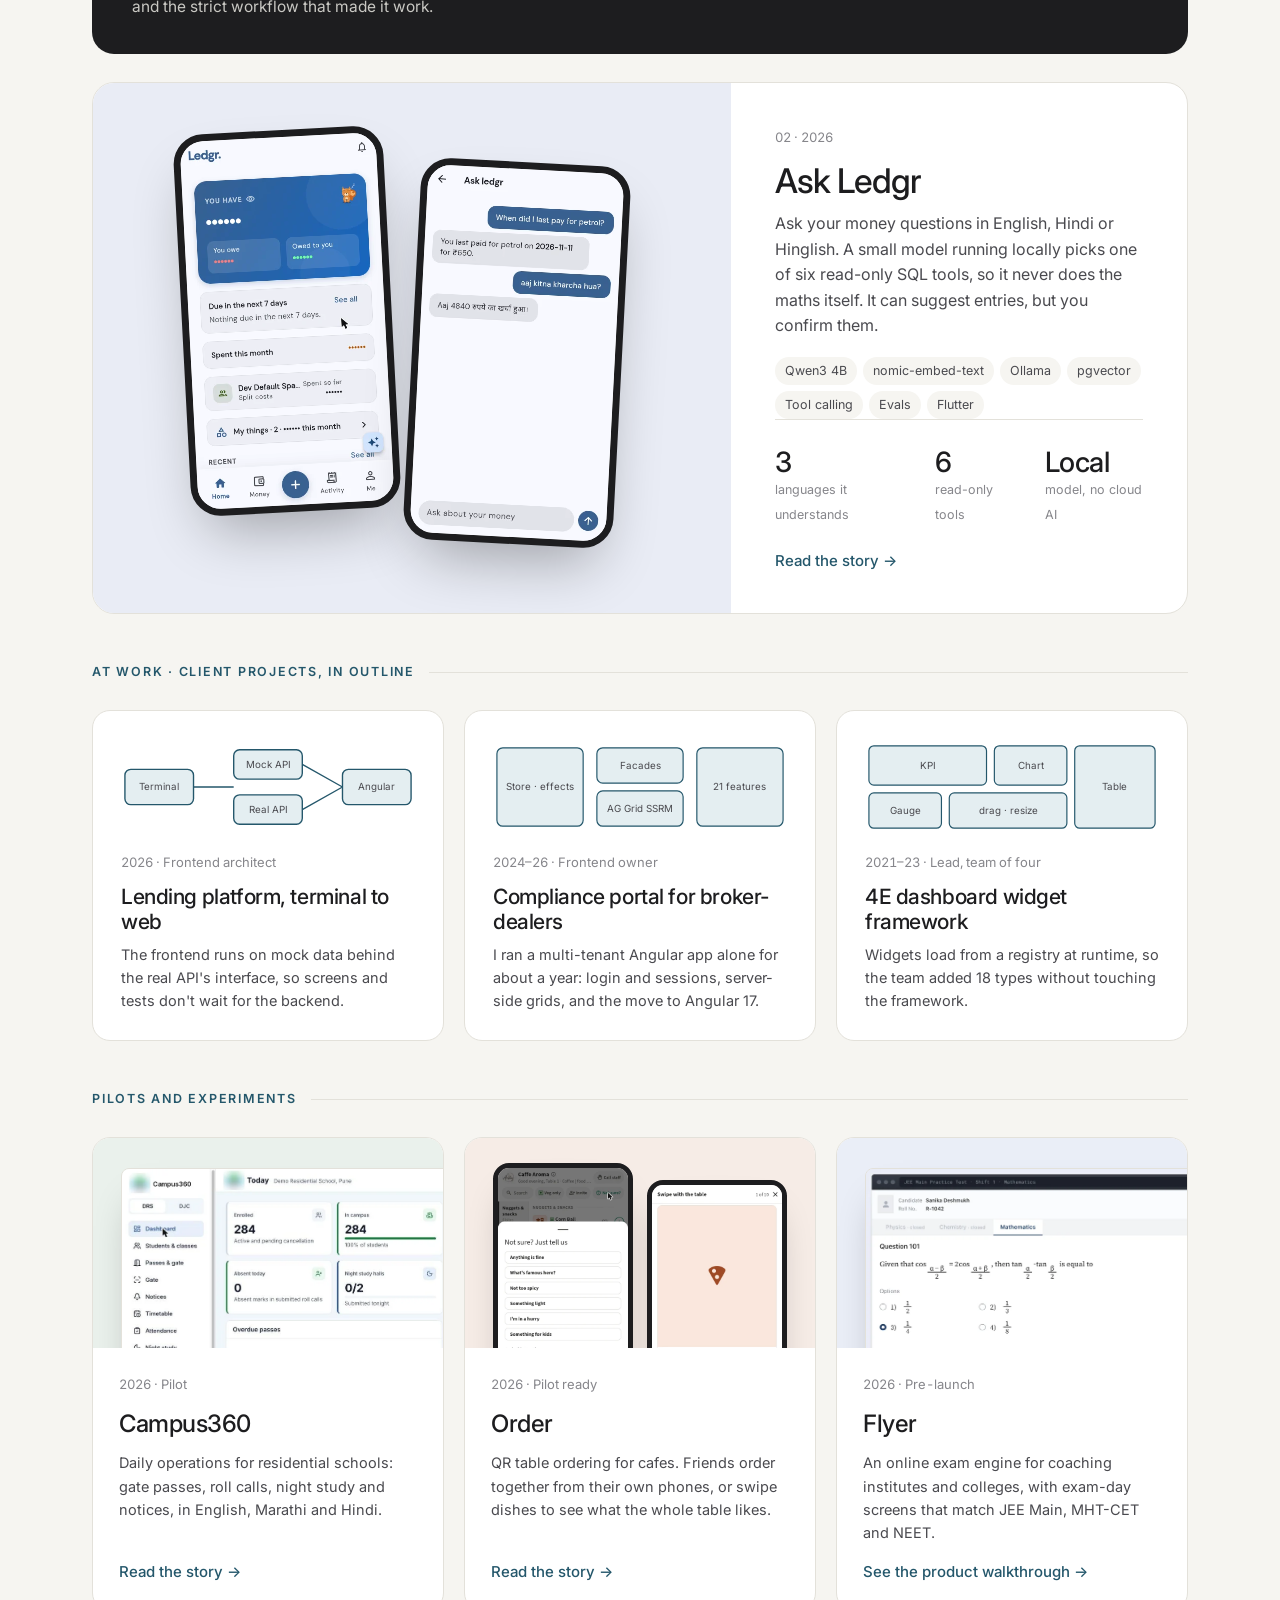
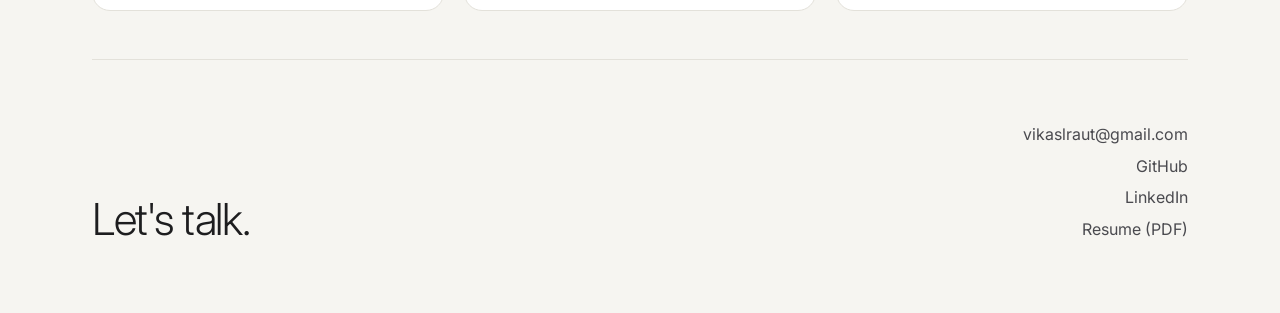
==== commit bab7c8a5: "Intro copy aligned with resume Co-Authored-By: Claude Opus 5.5 <noreply@anthropic.com> Claude-Sessio" ====
--- a/index.html
+++ b/index.html
@@ -13,10 +13,10 @@
 
 <section class="hero">
  <div class="hl">
-  <span class="kick">Software engineer · Pune, India</span>
+  <span class="kick">Senior software engineer · Pune, India</span>
   <h1 class="name">Vikas Raut</h1>
   <p class="tag">Eight years building for the web. <em>Lately, from spec to production, with AI in the loop.</em></p>
-  <p class="sub">Enterprise Angular and React at Caizin and C-DAC, setting up frontend platforms and leading teams. In my own time, I build complete products, including the backend, the database and the LLM features, now used by housing societies, with a school pilot running.</p>
+  <p class="sub">Enterprise web apps at Caizin and C-DAC, mostly in Angular and React, setting up frontend platforms and leading small teams. In my own time, I build complete products, including the backend, the database and the LLM features, now used by housing societies, with a school pilot running.</p>
   <div class="cta"><a class="btn" href="#work">See the work</a><a class="btn ghost" href="assets/Vikas-Raut-Resume.pdf">Resume</a><a class="mail" href="mailto:vikaslraut@gmail.com">vikaslraut@gmail.com</a></div>
  </div>
  <a class="hv" href="#work" aria-label="See the work">
